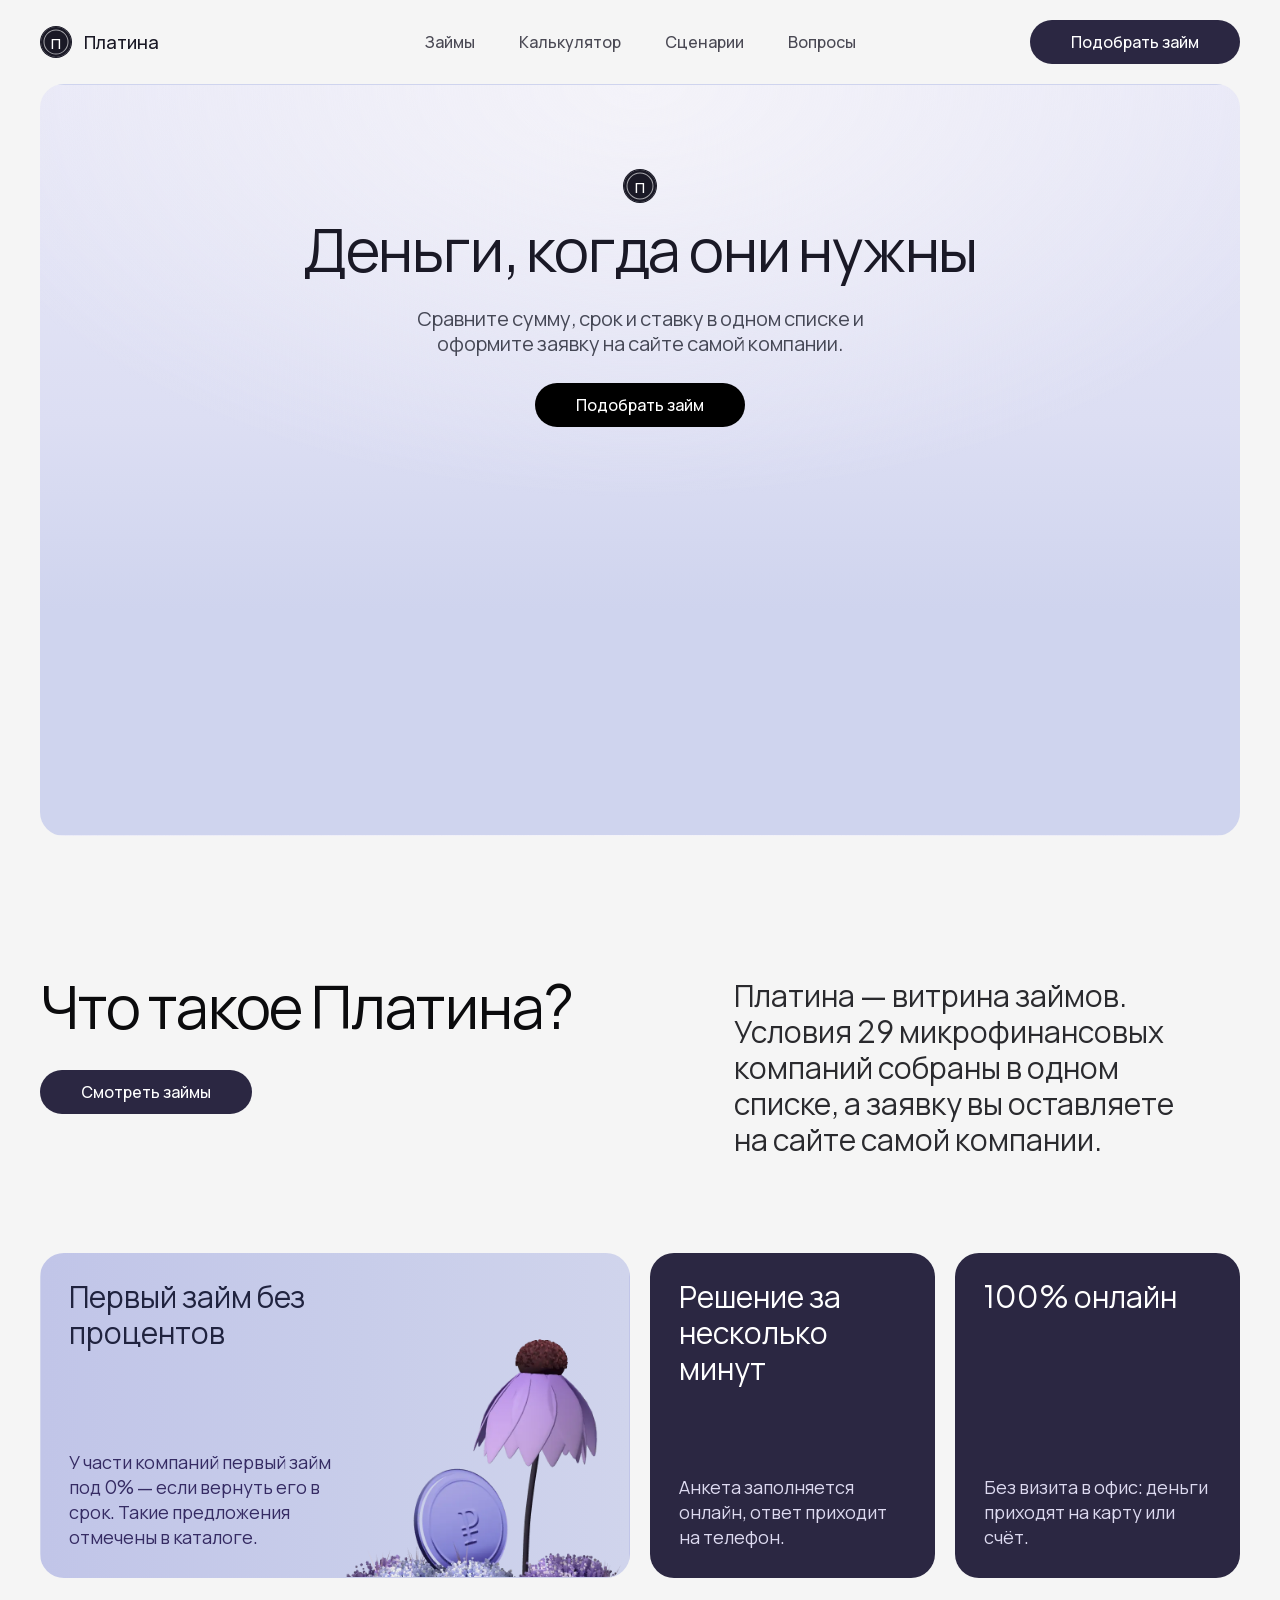
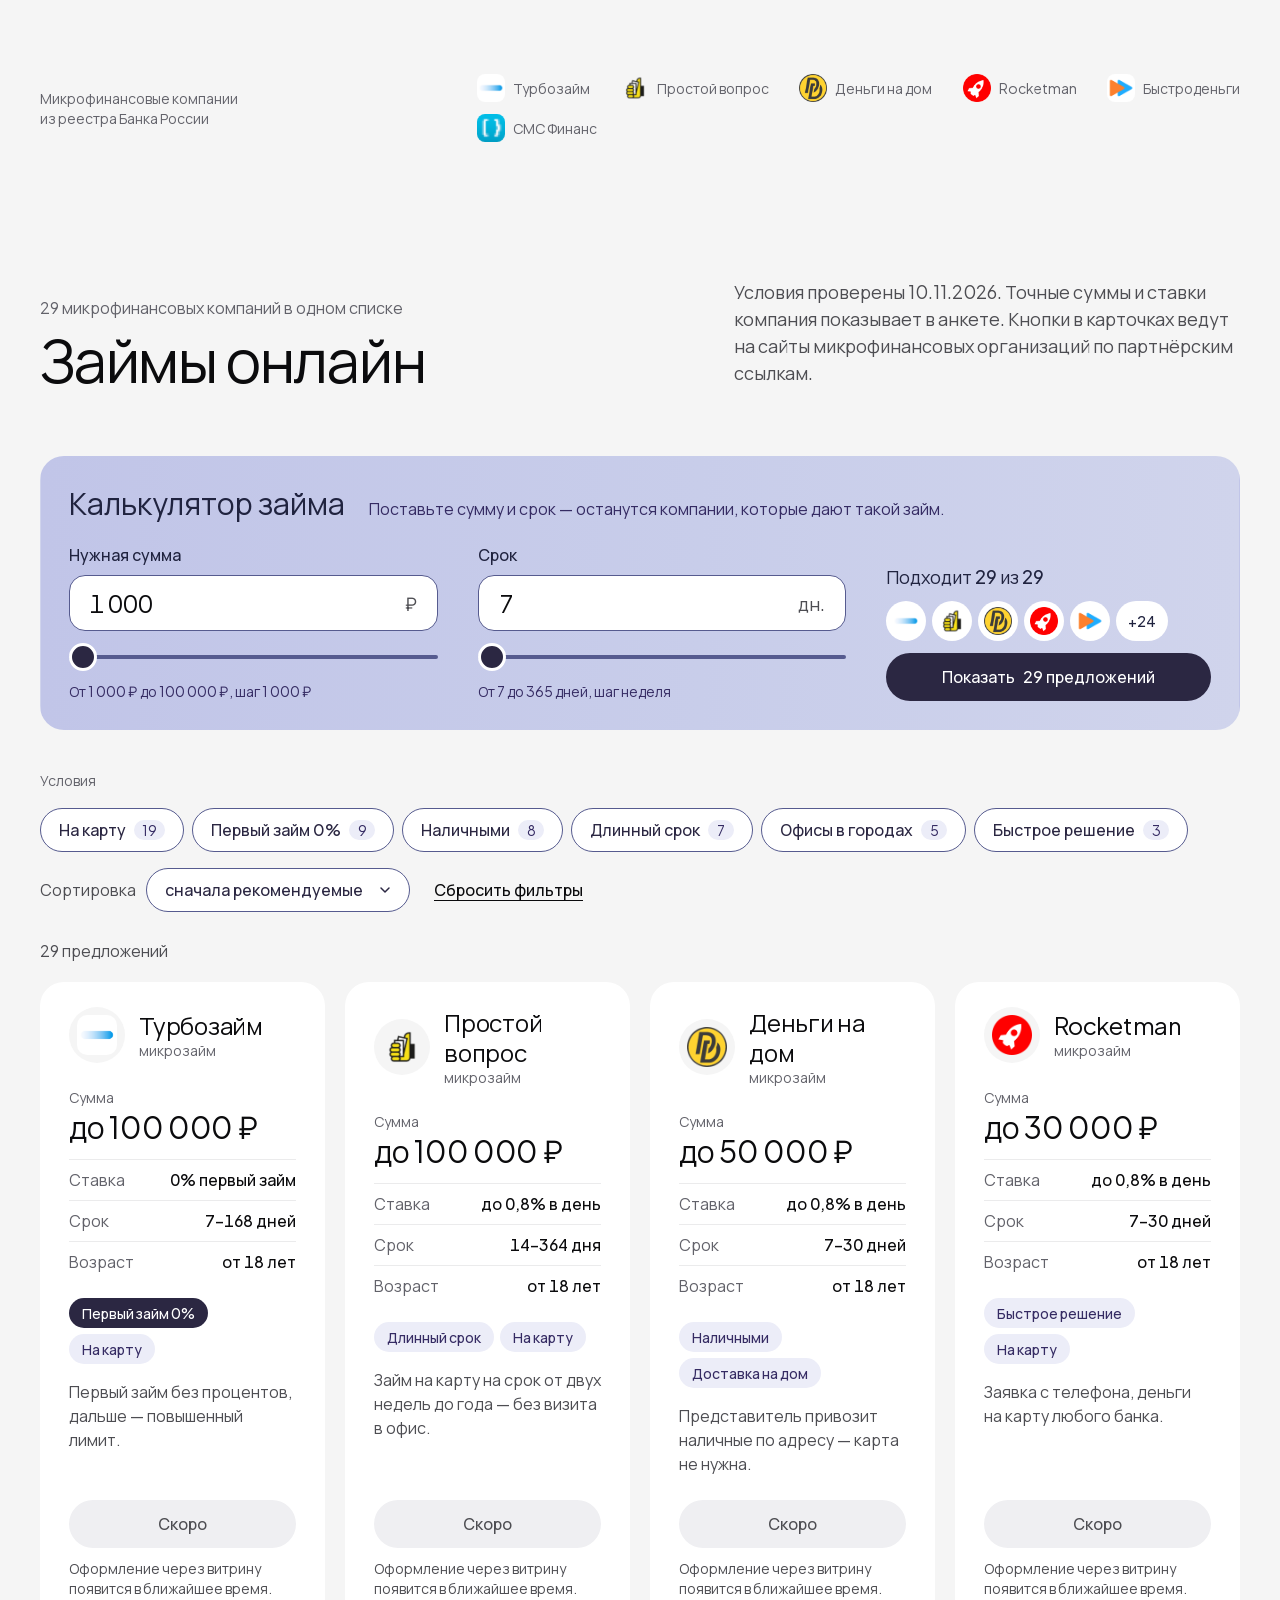
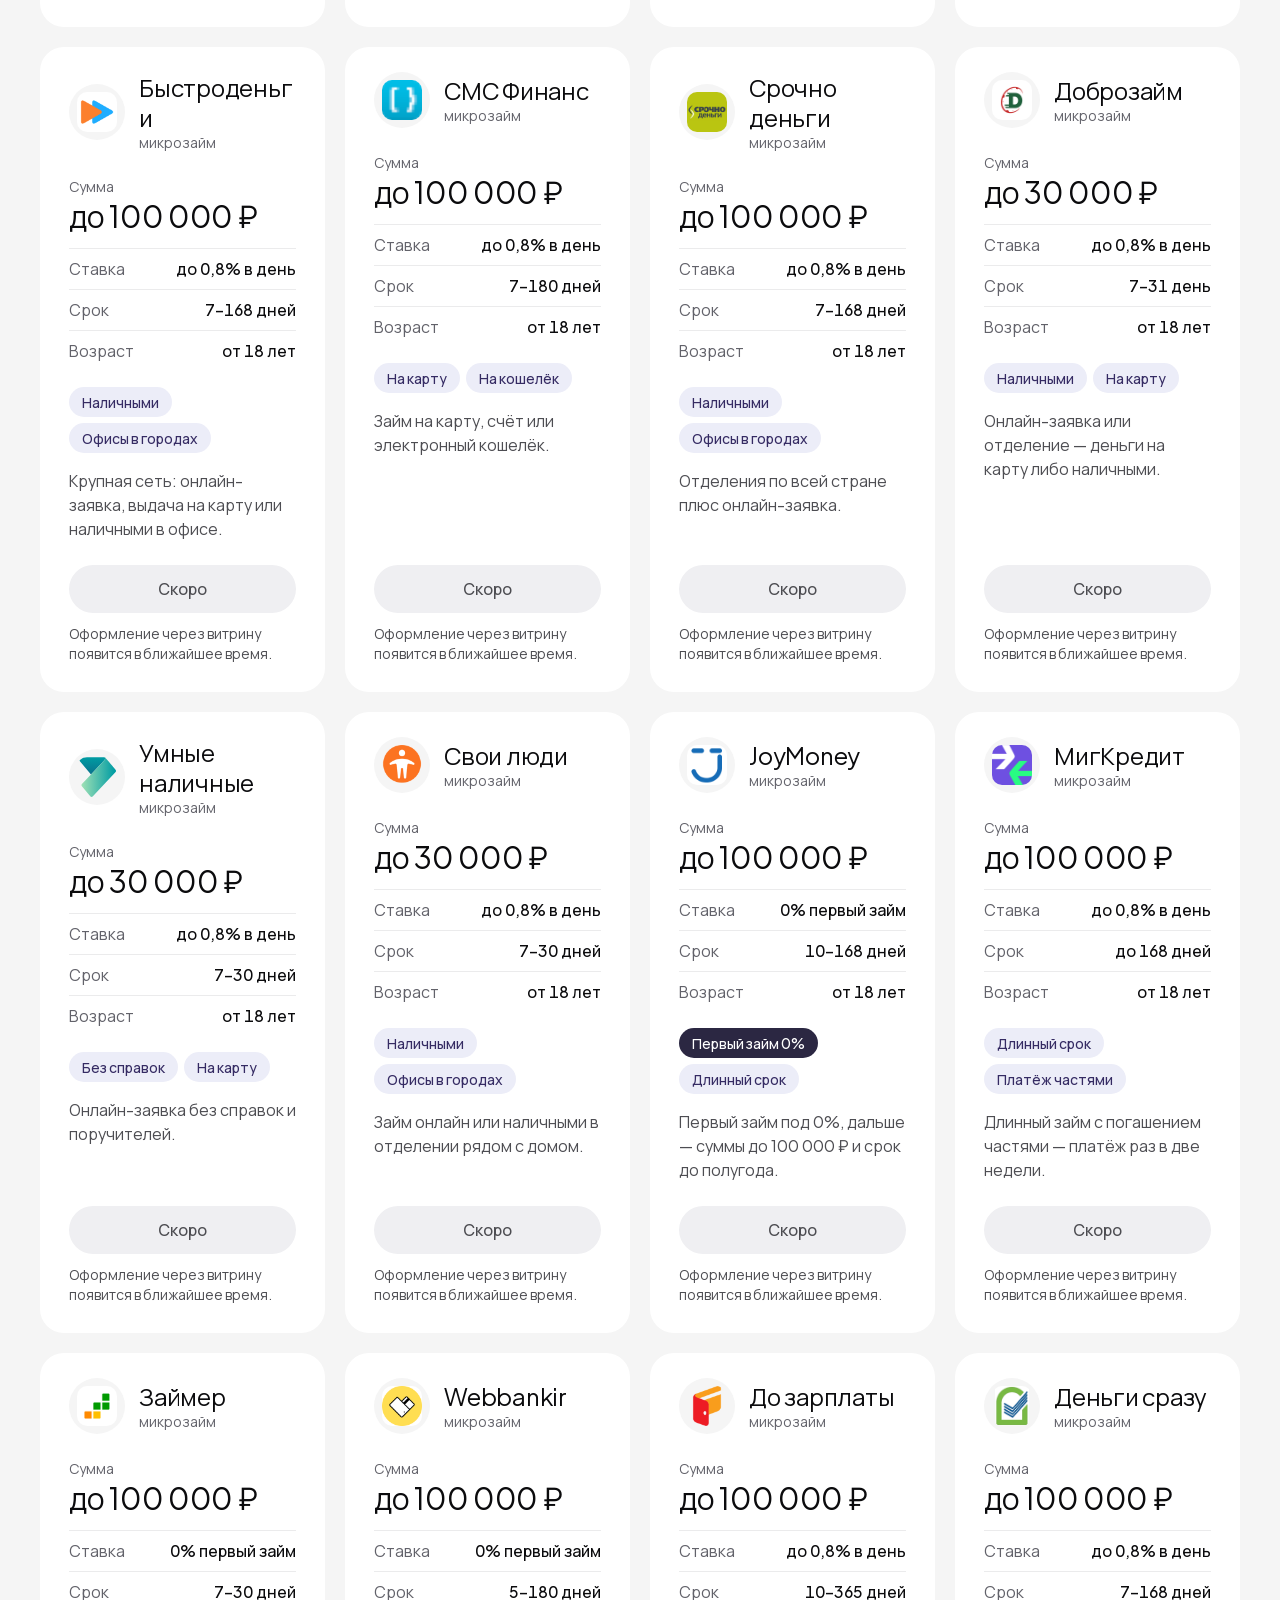
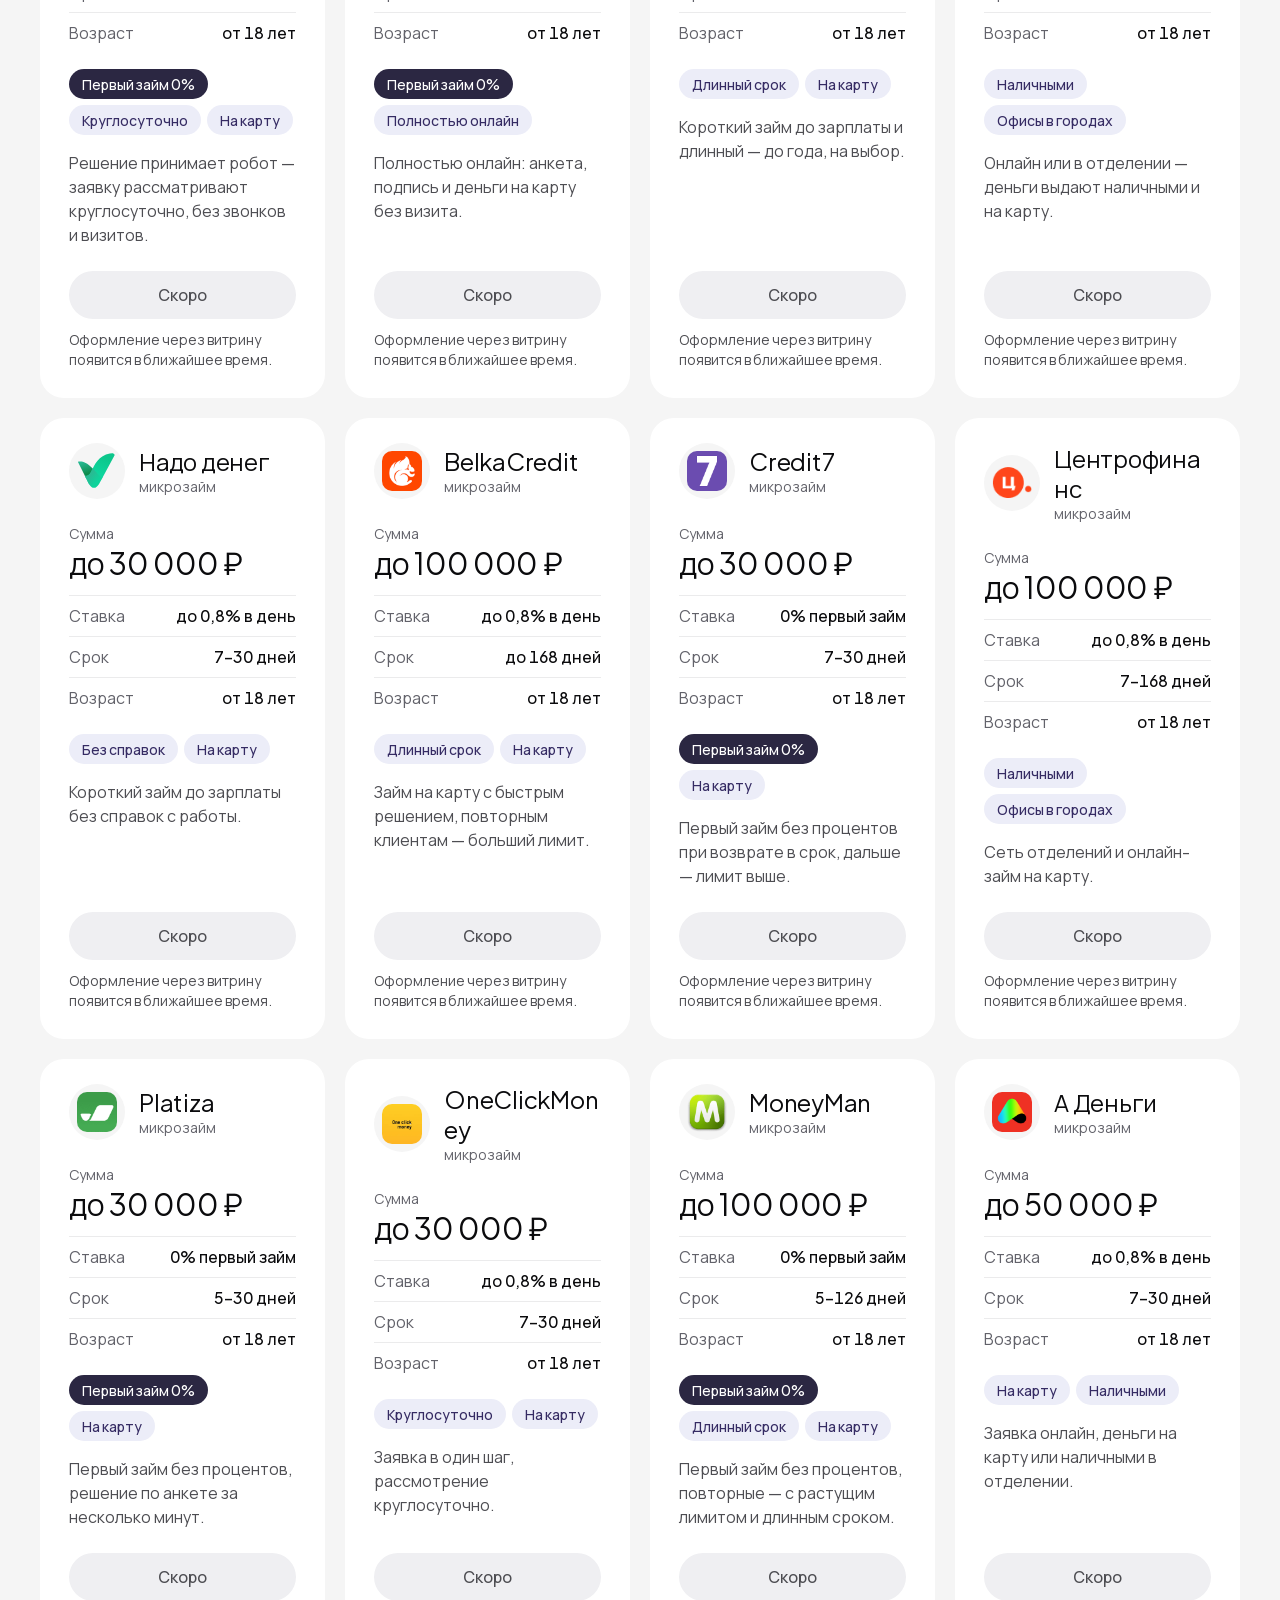
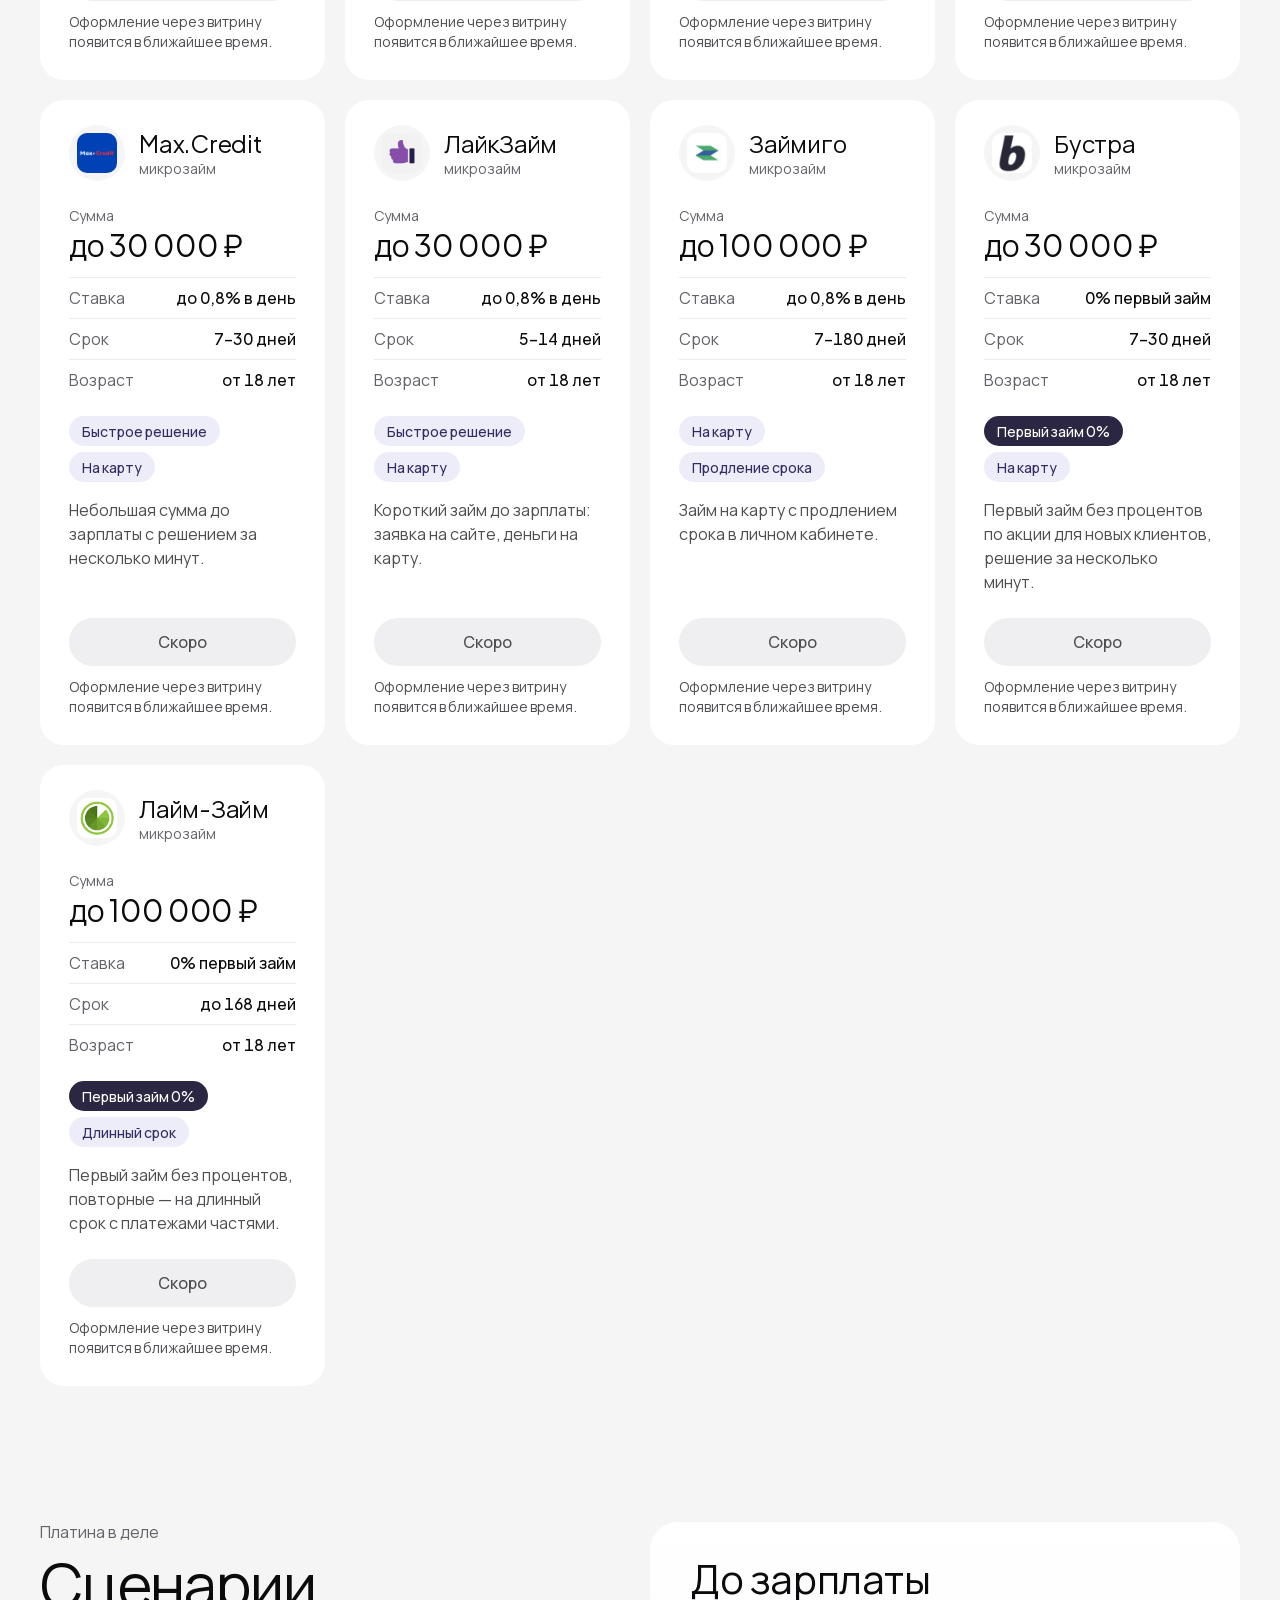
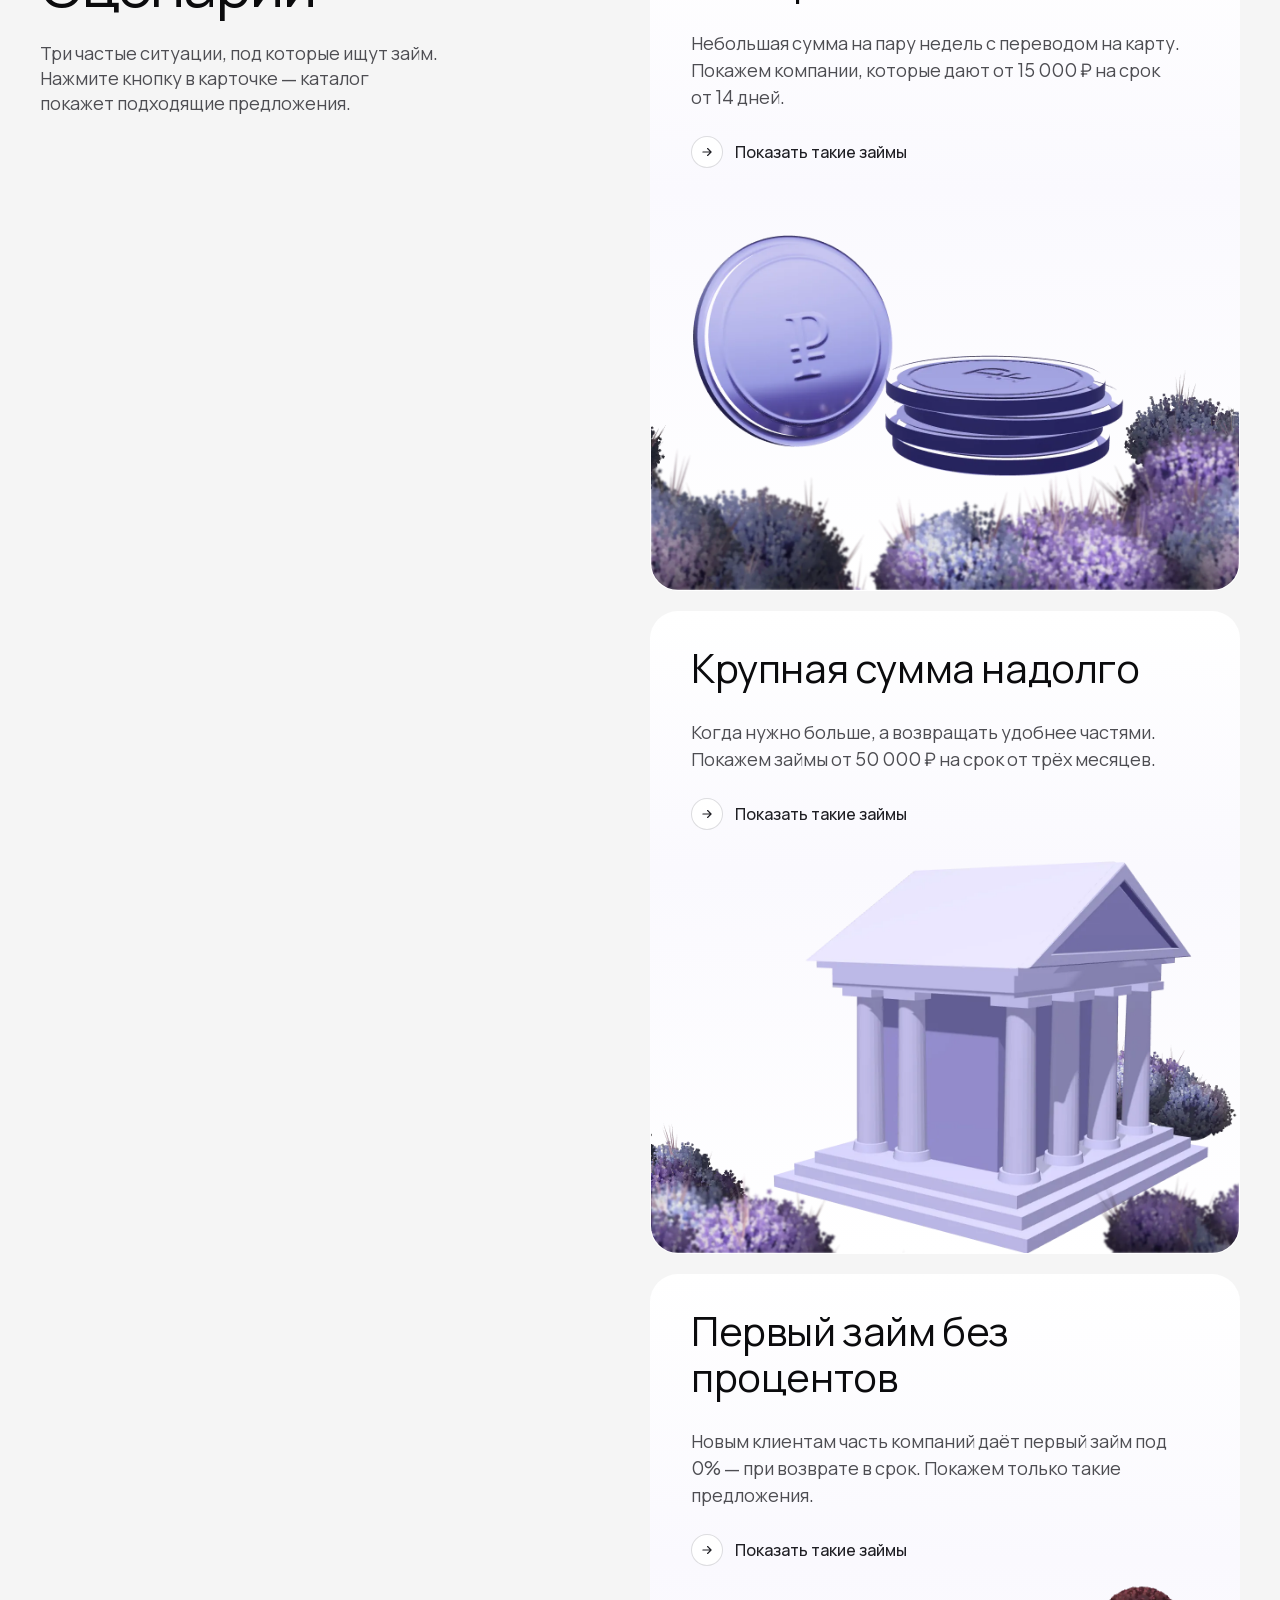
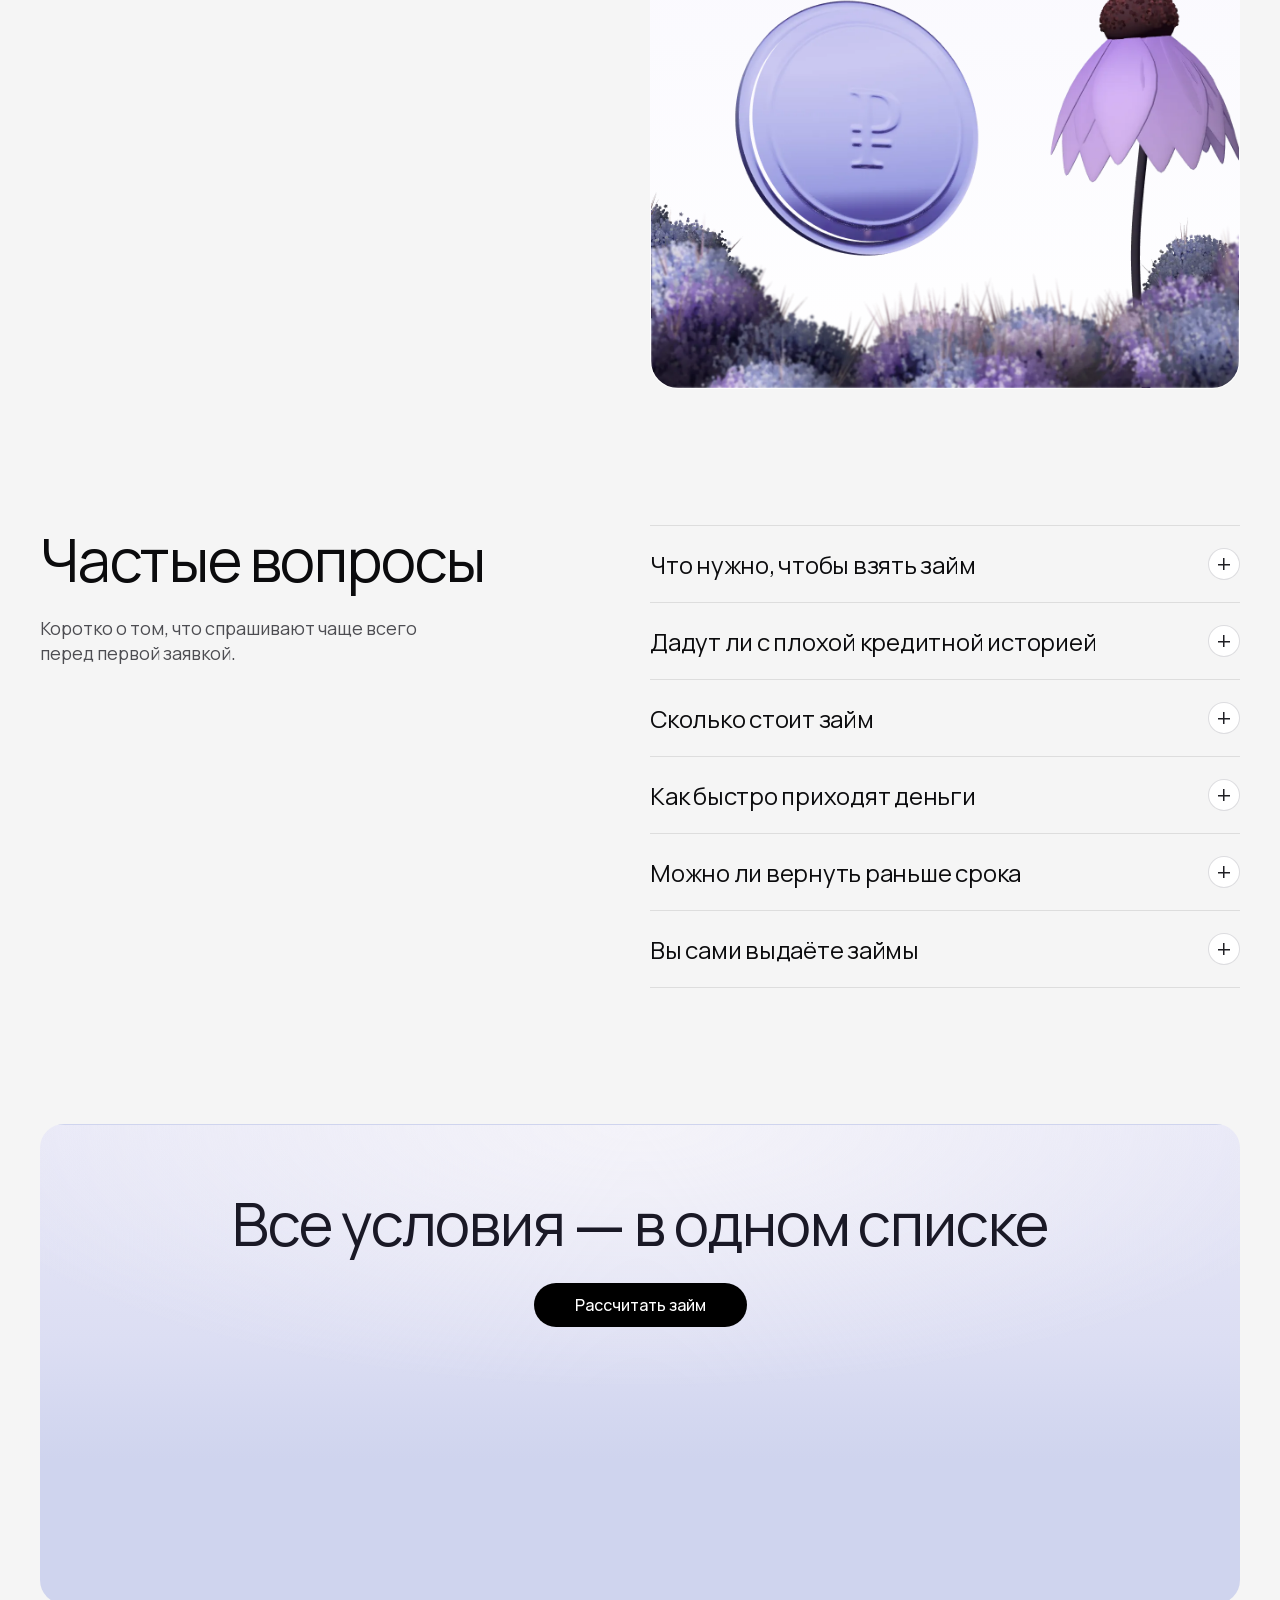
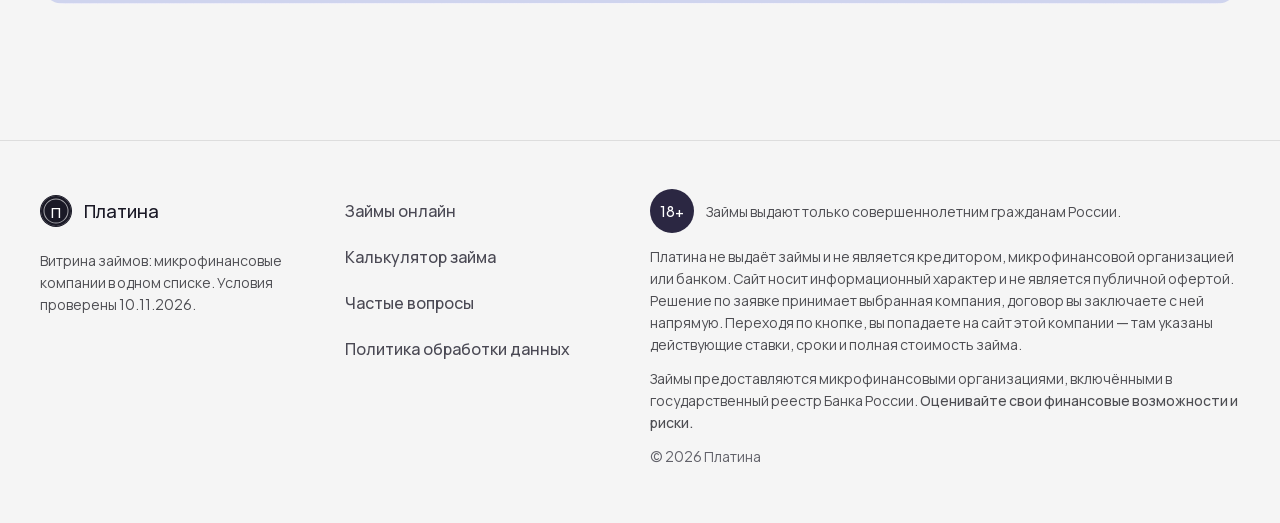
==== index.html @ 29aab4a1 "preview 2026-11-12" ====
<!DOCTYPE html>
<html lang="ru">
<head>
<meta charset="utf-8">
<meta name="robots" content="noindex, nofollow">
<meta name="viewport" content="width=device-width, initial-scale=1">
<title>Платина — займы онлайн: 29 МФО в одном списке</title>
<meta name="description" content="Платина — витрина микрозаймов: 29 микрофинансовых компаний в одном списке, суммы до 100 000 ₽, первый займ под 0% у части МФО. Сравните условия и отправьте заявку на сайте компании.">
<meta name="theme-color" content="#F5F5F5">
<meta name="color-scheme" content="light">
<link rel="icon" href="favicon.svg" type="image/svg+xml">
<link rel="preload" href="fonts/plus-jakarta-sans-latin.woff2" as="font" type="font/woff2" crossorigin>
<link rel="preload" href="fonts/manrope-400-cyrillic.woff2" as="font" type="font/woff2" crossorigin>
<link rel="stylesheet" href="fonts/fonts.css?v=20261112060208">
<link rel="stylesheet" href="css/style.css?v=20261112060208">
<meta property="og:type" content="website">
<meta property="og:title" content="Платина — займы на карту">
<meta property="og:description" content="29 микрофинансовых компаний в одном списке: сравните сумму, срок и ставку и оформите заявку на сайте МФО.">
<meta property="og:image" content="https://daviddavidso.github.io/platina/img/og.jpg">
<meta name="twitter:card" content="summary_large_image">
</head>
<body>

<a class="skip-link" href="#main">Перейти к содержимому</a>

<!-- Иконки интерфейса — Tabler Icons (MIT). -->
<svg width="0" height="0" class="sprite" aria-hidden="true" focusable="false">
  <symbol id="i-arrow" viewBox="0 0 24 24"><path d="M5 12h14M13 6l6 6-6 6"/></symbol>
  <symbol id="i-ext" viewBox="0 0 24 24"><path d="M17 7 7 17M8 7h9v9"/></symbol>
  <symbol id="i-menu" viewBox="0 0 24 24"><path d="M4 7h16M4 12h16M4 17h16"/></symbol>
</svg>

<header class="head">
  <div class="wrap head__in">
    <a class="brand" href="index.html" aria-label="Платина — на главную">
      <span class="coin" aria-hidden="true" data-brand-initial>П</span>
      <span class="brand__word" data-brand>Платина</span>
    </a>

    <nav class="nav" aria-label="Основное меню" data-open="false">
      <button class="nav__toggle" type="button" id="nav-toggle" aria-expanded="false" aria-controls="nav-list">
        <svg class="ico" aria-hidden="true" focusable="false"><use href="#i-menu"/></svg>Меню
      </button>
      <ul class="nav__list" id="nav-list">
        <li><a href="#catalog">Займы</a></li>
        <li><a href="#picker">Калькулятор</a></li>
        <li><a href="#cases">Сценарии</a></li>
        <li><a href="#faq">Вопросы</a></li>
        <li class="nav__cta"><a class="btn" href="#catalog">Подобрать займ</a></li>
      </ul>
    </nav>

    <a class="btn head__cta" href="#catalog">Подобрать займ</a>
  </div>
</header>

<main id="main" tabindex="-1">

  <!-- ═══ первый экран ═══
       Картинка — украшение: alt пустой, мышь проходит сквозь неё. Текст стоит
       в потоке над ней, блок растёт вместе с текстом и картинку не накрывает. -->
  <section class="hero" aria-labelledby="hero-title">
    <div class="wrap">
      <div class="hero__box">
        <div class="hero__text">
          <span class="coin" aria-hidden="true" data-brand-initial>П</span>
          <h1 id="hero-title">Деньги, когда они нужны</h1>
          <p class="hero__sub" data-lead>Сравните сумму, срок и ставку в одном списке и оформите заявку на сайте самой компании.</p>
          <a class="btn btn--black" href="#catalog">Подобрать займ</a>
        </div>
        <picture class="hero__art">
          <source media="(max-width: 767px)" srcset="img/hero-m.webp" width="1170" height="1125">
          <img src="img/hero-1360.webp" srcset="img/hero-1360.webp 1360w, img/hero.webp 2720w" sizes="(min-width: 1440px) 1360px, 100vw"
               alt="" width="1360" height="752" fetchpriority="high" decoding="async">
        </picture>
      </div>
    </div>
  </section>

  <!-- ═══ что это ═══ -->
  <section class="section about" aria-labelledby="about-title">
    <div class="wrap">
      <div class="sec-head" data-reveal>
        <div>
          <h2 id="about-title">Что такое <span data-brand>Платина</span>?</h2>
          <a class="btn" href="#catalog">Смотреть займы</a>
        </div>
        <p class="lead"><span data-brand>Платина</span> — витрина займов. Условия <span data-total>29</span> микрофинансовых компаний собраны в одном списке, а заявку вы оставляете на сайте самой компании.</p>
      </div>

      <ul class="bento" role="list">
        <li class="tile tile--lav" data-reveal>
          <h3>Первый займ без процентов</h3>
          <p>У части компаний первый займ под 0% — если вернуть его в срок. Такие предложения отмечены в каталоге.</p>
          <img class="tile__art" src="img/flower.webp" alt="" width="720" height="700" loading="lazy" decoding="async">
        </li>
        <li class="tile tile--navy" data-reveal>
          <h3>Решение за несколько минут</h3>
          <p>Анкета заполняется онлайн, ответ приходит на телефон.</p>
        </li>
        <li class="tile tile--navy" data-reveal>
          <h3>100% онлайн</h3>
          <p>Без визита в офис: деньги приходят на карту или счёт.</p>
        </li>
      </ul>
    </div>
  </section>

  <!-- ═══ компании ═══
       Список статичный и без ссылок: те же компании есть в каталоге ниже. -->
  <div class="partners" id="partners" hidden>
    <div class="wrap partners__in" data-reveal>
      <p class="partners__cap" id="partners-cap">Микрофинансовые компании из реестра Банка России</p>
      <ul class="partners__list" id="partners-list" role="list" aria-labelledby="partners-cap"></ul>
    </div>
  </div>

  <!-- ═══ каталог ═══ -->
  <section class="section catalog" id="catalog" tabindex="-1" aria-labelledby="catalog-title">
    <div class="wrap">
      <div class="sec-head sec-head--end" data-reveal>
        <div>
          <p class="eyebrow" data-tagline>29 микрофинансовых компаний в одном списке</p>
          <h2 id="catalog-title" tabindex="-1">Займы онлайн</h2>
        </div>
        <p class="sec-note">Условия проверены <span data-updated>10.11.2026</span>. Точные суммы и ставки компания показывает в анкете. Кнопки в карточках ведут на сайты микрофинансовых организаций по партнёрским ссылкам.</p>
      </div>

      <!-- Калькулятор: ползунки и парные поля, число подходящих компаний. -->
      <form class="picker" id="picker" tabindex="-1" novalidate aria-labelledby="picker-title" data-reveal>
        <div class="picker__head">
          <h3 class="picker__title" id="picker-title">Калькулятор займа</h3>
          <p class="picker__note">Поставьте сумму и срок — останутся компании, которые дают такой займ.</p>
        </div>

        <div class="picker__grid">
          <div class="range" role="group" aria-labelledby="sum-label">
            <span class="range__label" id="sum-label">Нужная сумма</span>
            <span class="range__box">
              <label class="vh" for="f-sum-num">Сумма в рублях</label>
              <input class="range__num" type="text" id="f-sum-num" inputmode="numeric"
                     autocomplete="off" value="1 000" aria-describedby="sum-hint">
              <span class="range__cur" aria-hidden="true">₽</span>
            </span>
            <input class="range__input" type="range" id="f-sum" name="sum"
                   min="1000" max="100000" step="1000" value="1000"
                   aria-label="Сумма — ползунок" aria-describedby="sum-hint">
            <p class="range__ends" id="sum-hint">От 1 000 ₽ до 100 000 ₽, шаг 1 000 ₽</p>
          </div>

          <div class="range" role="group" aria-labelledby="term-label">
            <span class="range__label" id="term-label">Срок</span>
            <span class="range__box">
              <label class="vh" for="f-term-num">Срок в днях</label>
              <input class="range__num" type="text" id="f-term-num" inputmode="numeric"
                     autocomplete="off" value="7" aria-describedby="term-hint">
              <span class="range__cur" aria-hidden="true">дн.</span>
            </span>
            <input class="range__input" type="range" id="f-term" name="term"
                   min="7" max="365" step="7" value="7"
                   aria-label="Срок — ползунок" aria-describedby="term-hint">
            <p class="range__ends" id="term-hint">От 7 до 365 дней, шаг неделя</p>
          </div>

          <div class="picker__out">
            <p class="picker__result">Подходит <b id="pick-count">29</b> из <b data-total>29</b></p>
            <ul class="picker__logos" id="pick-logos" role="list" aria-hidden="true"></ul>
            <button class="btn picker__go" type="button" id="pick-go">
              Показать <span data-pick-n>29 предложений</span>
            </button>
          </div>
        </div>
      </form>

      <div class="filters">
        <fieldset class="filters__chips" id="f-chips">
          <legend>Условия</legend>
        </fieldset>
        <div class="filters__tools">
          <span class="filters__sort">
            <label for="f-sort">Сортировка</label>
            <select id="f-sort" name="sort">
              <option value="order">сначала рекомендуемые</option>
              <option value="sum">по сумме</option>
              <option value="term">по сроку</option>
              <option value="zero">сначала 0%</option>
              <option value="name">по названию</option>
            </select>
          </span>
          <button class="linkbtn" type="button" id="f-reset">Сбросить фильтры</button>
        </div>
      </div>

      <p class="catalog__count" id="catalog-count" role="status" aria-atomic="true">29 предложений</p>

      <ul class="cards" id="cards" role="list"></ul>

      <div class="empty" id="catalog-empty" hidden>
        <p>Под такие условия ничего не нашлось. Уменьшите сумму или срок — либо сбросьте фильтры.</p>
        <button class="btn" type="button" data-reset>Сбросить фильтры</button>
      </div>
    </div>
  </section>

  <!-- ═══ сценарии ═══
       Кнопка в карточке ставит калькулятор и фильтры каталога, прокручивает
       к нему и переносит фокус на заголовок; итог объявляется строкой статуса. -->
  <section class="section cases" id="cases" tabindex="-1" aria-labelledby="cases-title">
    <div class="wrap cases__in">
      <div class="cases__aside" data-reveal>
        <p class="eyebrow"><span data-brand>Платина</span> в деле</p>
        <h2 id="cases-title">Сценарии</h2>
        <p class="text">Три частые ситуации, под которые ищут займ. Нажмите кнопку в карточке — каталог покажет подходящие предложения.</p>
      </div>

      <ul class="cases__list" role="list">
        <li class="case" data-reveal>
          <div class="case__body">
            <h3>До зарплаты</h3>
            <p>Небольшая сумма на пару недель с переводом на карту. Покажем компании, которые дают от 15 000 ₽ на срок от 14 дней.</p>
            <button class="more" type="button" data-case="payday"><span class="more__ico" aria-hidden="true"><svg class="ico" focusable="false"><use href="#i-arrow"/></svg></span><span>Показать такие займы<span class="vh">: до зарплаты</span></span></button>
          </div>
          <img class="case__art" src="img/stack.webp" alt="" width="1340" height="940" loading="lazy" decoding="async">
        </li>
        <li class="case" data-reveal>
          <div class="case__body">
            <h3>Крупная сумма надолго</h3>
            <p>Когда нужно больше, а возвращать удобнее частями. Покажем займы от 50 000 ₽ на срок от трёх месяцев.</p>
            <button class="more" type="button" data-case="big"><span class="more__ico" aria-hidden="true"><svg class="ico" focusable="false"><use href="#i-arrow"/></svg></span><span>Показать такие займы<span class="vh">: крупная сумма надолго</span></span></button>
          </div>
          <img class="case__art" src="img/bank.webp" alt="" width="1340" height="940" loading="lazy" decoding="async">
        </li>
        <li class="case" data-reveal>
          <div class="case__body">
            <h3>Первый займ без процентов</h3>
            <p>Новым клиентам часть компаний даёт первый займ под 0% — при возврате в срок. Покажем только такие предложения.</p>
            <button class="more" type="button" data-case="zero"><span class="more__ico" aria-hidden="true"><svg class="ico" focusable="false"><use href="#i-arrow"/></svg></span><span>Показать такие займы<span class="vh">: первый займ без процентов</span></span></button>
          </div>
          <img class="case__art" src="img/zero.webp" alt="" width="1340" height="940" loading="lazy" decoding="async">
        </li>
      </ul>
    </div>
  </section>

  <!-- ═══ вопросы ═══ -->
  <section class="section faq" id="faq" tabindex="-1" aria-labelledby="faq-title">
    <div class="wrap faq__in">
      <div class="faq__aside" data-reveal>
        <h2 id="faq-title">Частые вопросы</h2>
        <p class="text">Коротко о том, что спрашивают чаще всего перед первой заявкой.</p>
      </div>

      <ul class="faq__list" role="list" data-reveal>
        <li class="faq__item">
          <h3><button class="faq__q" type="button" id="q1" aria-expanded="false" aria-controls="a1">Что нужно, чтобы взять займ</button></h3>
          <div class="faq__a" id="a1" role="region" aria-labelledby="q1" hidden>
            <p>Паспорт гражданина РФ, возраст от 18 лет, номер телефона и карта или счёт
               для перевода. Справка о доходах в большинстве компаний не нужна.</p>
          </div>
        </li>
        <li class="faq__item">
          <h3><button class="faq__q" type="button" id="q2" aria-expanded="false" aria-controls="a2">Дадут ли с плохой кредитной историей</button></h3>
          <div class="faq__a" id="a2" role="region" aria-labelledby="q2" hidden>
            <p>Часть компаний смотрит на историю мягче банков и оценивает заявку автоматически.
               Гарантий не даёт никто: решение принимает сама микрофинансовая организация.</p>
          </div>
        </li>
        <li class="faq__item">
          <h3><button class="faq__q" type="button" id="q3" aria-expanded="false" aria-controls="a3">Сколько стоит займ</button></h3>
          <div class="faq__a" id="a3" role="region" aria-labelledby="q3" hidden>
            <p>По закону ставка не может превышать 0,8% в день, а переплата ограничена.
               Точную сумму возврата компания показывает в договоре до подписания —
               прочитайте её перед тем, как соглашаться.</p>
          </div>
        </li>
        <li class="faq__item">
          <h3><button class="faq__q" type="button" id="q4" aria-expanded="false" aria-controls="a4">Как быстро приходят деньги</button></h3>
          <div class="faq__a" id="a4" role="region" aria-labelledby="q4" hidden>
            <p>Решение по анкете обычно занимает несколько минут. Перевод на карту приходит
               вскоре после одобрения, на счёт или кошелёк — чуть дольше.</p>
          </div>
        </li>
        <li class="faq__item">
          <h3><button class="faq__q" type="button" id="q5" aria-expanded="false" aria-controls="a5">Можно ли вернуть раньше срока</button></h3>
          <div class="faq__a" id="a5" role="region" aria-labelledby="q5" hidden>
            <p>Да. Досрочное погашение разрешено законом, штрафа за него нет:
               проценты начисляются только за те дни, что вы пользовались деньгами.</p>
          </div>
        </li>
        <li class="faq__item">
          <h3><button class="faq__q" type="button" id="q6" aria-expanded="false" aria-controls="a6">Вы сами выдаёте займы</button></h3>
          <div class="faq__a" id="a6" role="region" aria-labelledby="q6" hidden>
            <p>Нет. <span data-brand>Платина</span> — информационный сервис: мы собираем условия в одном месте,
               а договор вы заключаете напрямую с выбранной компанией на её сайте.</p>
          </div>
        </li>
      </ul>
    </div>
  </section>

  <!-- ═══ финальный призыв ═══ -->
  <section class="section cta" aria-labelledby="cta-title">
    <div class="wrap">
      <div class="cta__box" data-reveal>
        <div class="cta__text">
          <h2 id="cta-title">Все условия — в одном списке</h2>
          <a class="btn btn--black" href="#picker">Рассчитать займ</a>
        </div>
        <picture class="cta__art">
          <source media="(max-width: 767px)" srcset="img/hero-m.webp" width="1170" height="1125">
          <img src="img/hero-1360.webp" alt="" width="1360" height="752" loading="lazy" decoding="async">
        </picture>
      </div>
    </div>
  </section>

</main>

<footer class="foot">
  <div class="wrap foot__in">
    <div class="foot__brand">
      <a class="brand" href="index.html" aria-label="Платина — на главную">
        <span class="coin" aria-hidden="true" data-brand-initial>П</span>
        <span class="brand__word" data-brand>Платина</span>
      </a>
      <p>Витрина займов: микрофинансовые компании в одном списке. Условия проверены <span data-updated>10.11.2026</span>.</p>
      <!-- Владелец и контакты: js/app.js рисует блок из SITE.owner / telegram / vk / whatsapp / email (правятся в панели). -->
      <div class="foot__owner" id="owner" hidden></div>
    </div>

    <nav class="foot__nav" aria-label="Ссылки в подвале">
      <ul role="list">
        <li><a href="#catalog">Займы онлайн</a></li>
        <li><a href="#picker">Калькулятор займа</a></li>
        <li><a href="#faq">Частые вопросы</a></li>
        <li><a href="privacy.html">Политика обработки данных</a></li>
      </ul>
    </nav>

    <div class="foot__legal">
      <h2 class="vh">Правовая информация</h2>
      <p class="foot__age"><span class="foot__age-mark">18+</span> Займы выдают только совершеннолетним гражданам России.</p>
      <p><span data-brand>Платина</span> не выдаёт займы и не является кредитором, микрофинансовой
         организацией или банком. Сайт носит информационный характер и не является
         публичной офертой. Решение по заявке принимает выбранная компания, договор
         вы заключаете с ней напрямую. Переходя по кнопке, вы попадаете на сайт этой
         компании — там указаны действующие ставки, сроки и полная стоимость займа.</p>
      <p>Займы предоставляются микрофинансовыми организациями, включёнными в
         государственный реестр Банка России. <b>Оценивайте свои финансовые возможности и риски.</b></p>
      <p class="foot__copy">© <span id="year">2026</span> <span data-brand>Платина</span></p>
    </div>
  </div>
</footer>

<script>if(typeof OFFERS==="undefined"){document.write('<script src="data.js?t='+Date.now()+'"><\/script>');}</script>
<script src="js/app.js?v=20261112060208"></script>
</body>
</html>
---- fonts/fonts.css ----
/* Шрифты «Платины», лежат на своём хостинге.
   Plus Jakarta Sans (латиница и цифры, вариативный 200–800) — шрифт референса;
   русских букв в нём нет, поэтому кириллицу рисует Manrope. */

@font-face { font-family: "Plus Jakarta Sans"; font-style: normal; font-weight: 200 800; font-display: swap;
  src: url("plus-jakarta-sans-latin.woff2") format("woff2");
  unicode-range: U+0000-00FF, U+0131, U+0152-0153, U+02BB-02BC, U+02C6, U+02DA, U+02DC, U+0304, U+0308, U+0329, U+2000-206F, U+20AC, U+2122, U+2191, U+2193, U+2212, U+2215, U+FEFF, U+FFFD; }
@font-face { font-family: "Plus Jakarta Sans"; font-style: normal; font-weight: 200 800; font-display: swap;
  src: url("plus-jakarta-sans-latin-ext.woff2") format("woff2");
  unicode-range: U+0100-02BA, U+02BD-02C5, U+02C7-02CC, U+02CE-02D7, U+02DD-02FF, U+1D00-1DBF, U+1E00-1E9F, U+1EF2-1EFF, U+2020, U+20A0-20AB, U+20AD-20C4, U+2113, U+2C60-2C7F, U+A720-A7FF; }

@font-face { font-family: "Manrope"; font-style: normal; font-weight: 400; font-display: swap;
  src: url("manrope-400-cyrillic.woff2") format("woff2");
  unicode-range: U+0301, U+0400-045F, U+0490-0491, U+04B0-04B1, U+2116; }
@font-face { font-family: "Manrope"; font-style: normal; font-weight: 400; font-display: swap;
  src: url("manrope-400-latin.woff2") format("woff2");
  unicode-range: U+0000-00FF, U+0131, U+0152-0153, U+02BB-02BC, U+02C6, U+02DA, U+02DC, U+0304, U+0308, U+0329, U+2000-206F, U+20AC, U+2122, U+2191, U+2193, U+2212, U+2215, U+FEFF, U+FFFD; }
@font-face { font-family: "Manrope"; font-style: normal; font-weight: 500; font-display: swap;
  src: url("manrope-500-cyrillic.woff2") format("woff2");
  unicode-range: U+0301, U+0400-045F, U+0490-0491, U+04B0-04B1, U+2116; }
@font-face { font-family: "Manrope"; font-style: normal; font-weight: 500; font-display: swap;
  src: url("manrope-500-latin.woff2") format("woff2");
  unicode-range: U+0000-00FF, U+0131, U+0152-0153, U+02BB-02BC, U+02C6, U+02DA, U+02DC, U+0304, U+0308, U+0329, U+2000-206F, U+20AC, U+2122, U+2191, U+2193, U+2212, U+2215, U+FEFF, U+FFFD; }
---- css/style.css ----
/* ═══════════════════════════════════════════════════════════════════════
   «ПЛАТИНА» — витрина займов. Стиль снят с референса клиента
   (макет BloomFi, «лавандовый 3D-финтех»): см. ~/platina-style-prompt.md.
   Макет 1440 px, контент 1360 px, сетка 4 × 325 px с зазором 20 px.
   Теней и обводок у блоков нет; прозрачные рамки нужны только режиму
   высокой контрастности Windows — там они становятся видимыми.
   ═══════════════════════════════════════════════════════════════════════ */

:root {
  --bg: #F5F5F5;
  --surface: #FFFFFF;
  --navy: #2B2742;
  --navy-hover: #3A3557;
  --black: #000000;

  --ink-hero: #1A1926;
  --ink: #0B0B0D;
  --ink-lead: #2A2A2E;
  --ink-body: #4D4D52;
  --ink-hero-sub: #454755;
  --ink-nav: #4A4954;
  --ink-muted: #62626A;        /* подписи: 5,5:1 на фоне страницы, 6:1 на белом */
  --on-lav-title: #20233F;
  --on-lav-body: #352B63;
  --on-navy-body: #DDDAF0;

  --border: #565B8F;           /* рамки полей и плашек: ≥3:1 к белому, фону и лаванде */
  --line: rgba(11, 11, 13, .10);
  --ring: #5B339F;

  --lav: linear-gradient(90deg, #C1C5E8 0%, #C8CDEA 55%, #D0D4EC 100%);
  --sky: radial-gradient(60% 55% at 50% 0%, #F4F3F9 0%, rgba(244, 243, 249, 0) 100%),
         linear-gradient(180deg, #E8E8F7 0%, #DCDEF3 45%, #CFD4EE 70%);

  --pad: 40px;
  --gap: 20px;
  --r: 24px;
  --sec: 136px;
  --font: "Plus Jakarta Sans", "Manrope", system-ui, -apple-system, "Segoe UI", Roboto, sans-serif;
}

*, *::before, *::after { box-sizing: border-box; }
html { -webkit-text-size-adjust: 100%; scroll-behavior: smooth; }
body {
  margin: 0; background: var(--bg); color: var(--ink-body);
  font: 400 18px/25px var(--font); font-synthesis: none;
  overflow-wrap: break-word; -webkit-font-smoothing: antialiased;
}
[hidden] { display: none !important; }
img, svg { display: block; }
img { max-width: 100%; height: auto; }
h1, h2, h3, p, ul, ol, dl, dd, fieldset { margin: 0; }
ul[role="list"] { list-style: none; padding: 0; }
b, strong { font-weight: 500; }
a { color: inherit; }
button, input, select { font-family: inherit; }

.vh { position: absolute; width: 1px; height: 1px; margin: -1px; padding: 0; overflow: hidden; clip: rect(0 0 0 0); clip-path: inset(50%); white-space: nowrap; border: 0; }
.sprite { position: absolute; }
.ico { width: 18px; height: 18px; fill: none; stroke: currentColor; stroke-width: 1.8; stroke-linecap: round; stroke-linejoin: round; flex: none; }
.wrap { max-width: 1440px; margin-inline: auto; padding-inline: var(--pad); }

.skip-link { position: absolute; left: 16px; top: -120px; z-index: 100; padding: 12px 24px; border-radius: 999px; background: var(--navy); color: #fff; font: 500 16px/20px var(--font); text-decoration: none; }
.skip-link:focus { top: 12px; }

:focus-visible { outline: 2px solid var(--ring); outline-offset: 2px; }
[tabindex="-1"]:focus { outline: none; }
.tile--navy :focus-visible { outline-color: #C8CDEA; }
.tile--lav :focus-visible, .picker :focus-visible { outline-color: var(--navy); }
/* над небом и кустами — двойное кольцо: белое видно на тёмном, тёмное на светлом */
.hero .btn:focus-visible, .cta .btn:focus-visible { outline: 2px solid #fff; outline-offset: 2px; box-shadow: 0 0 0 6px var(--ink-hero); }

h2 { font: 400 60px/66px var(--font); letter-spacing: -.02em; color: var(--ink); }

/* ── кнопки ─────────────────────────────────────────────────────────── */
.btn {
  display: inline-flex; align-items: center; justify-content: center; gap: 8px;
  min-height: 44px; padding: 10px 40px; border: 1px solid transparent; border-radius: 999px;
  background: var(--navy); color: #fff; font: 500 16px/20px var(--font);
  text-align: center; text-decoration: none; cursor: pointer; transition: background-color .2s;
}
.btn:hover { background: var(--navy-hover); }
.btn--black { background: var(--black); }
.btn--black:hover { background: var(--ink-hero); }
.btn--wide { width: 100%; min-height: 48px; padding-inline: 20px; }
.linkbtn {
  min-height: 44px; padding: 10px 4px; border: 0; background: none; cursor: pointer;
  font: 500 16px/20px var(--font); color: var(--ink); text-decoration: underline; text-underline-offset: 4px;
}
.linkbtn:hover { text-decoration-thickness: 2px; }

/* ── шапка ──────────────────────────────────────────────────────────── */
.head { position: relative; z-index: 30; background: var(--bg); }
.head__in { position: relative; display: grid; grid-template-columns: 1fr auto 1fr; align-items: center; min-height: 84px; }
.brand { justify-self: start; display: inline-flex; align-items: center; gap: 12px; min-height: 44px; color: var(--ink-hero); text-decoration: none; }
/* знак — монета с первой буквой названия: буква меняется вместе с названием в панели */
.coin {
  flex: none; display: grid; place-items: center; width: 32px; height: 32px; border-radius: 50%;
  background: var(--ink-hero); color: #fff; font: 500 15px/1 var(--font);
  box-shadow: inset 0 0 0 2.5px var(--ink-hero), inset 0 0 0 3.5px rgba(255, 255, 255, .6);
  border: 1px solid transparent;
}
.brand__word { font: 500 18px/22px var(--font); }
.nav__list { display: flex; align-items: center; gap: 44px; margin: 0; padding: 0; list-style: none; }
.nav__list a:not(.btn) { display: inline-block; padding: 12px 0; font: 500 16px/20px var(--font); color: var(--ink-nav); text-decoration: none; }
.nav__list a:not(.btn):hover { color: var(--ink); text-decoration: underline; text-underline-offset: 6px; }
.nav__toggle, .nav__cta { display: none; }
.head__cta { justify-self: end; }

/* ── первый экран ───────────────────────────────────────────────────── */
.hero .wrap, .cta .wrap { container-type: inline-size; }
.hero__box {
  position: relative; display: grid; grid-template-rows: auto minmax(24.5vw, 1fr); min-height: 752px;
  border: 1px solid transparent; border-radius: var(--r); overflow: hidden; background: var(--sky);
}
@supports (width: 1cqw) { .hero__box { grid-template-rows: auto minmax(24.5cqw, 1fr); } }
.hero__text { position: relative; z-index: 1; display: flex; flex-direction: column; align-items: center; padding: 84px 24px 0; text-align: center; }
.hero__text .coin { width: 34px; height: 34px; margin-bottom: 12px; }
.hero h1 { font: 400 60px/66px var(--font); letter-spacing: -.02em; color: var(--ink-hero); }
.hero__sub { max-width: 450px; margin-top: 24px; font: 400 20px/25px var(--font); color: var(--ink-hero-sub); }
.hero .btn { margin-top: 28px; }
.hero__art, .cta__art { position: absolute; left: 0; right: 0; bottom: 0; display: block; pointer-events: none; }
.hero__art img, .cta__art img { width: 100%; height: auto; }

/* ── секции ─────────────────────────────────────────────────────────── */
.section { padding-top: var(--sec); }
.sec-head { display: grid; grid-template-columns: minmax(0, 1fr) 506px; column-gap: var(--gap); align-items: start; }
.sec-head .btn { margin-top: 32px; }
.lead { max-width: 460px; padding-top: 5px; font: 400 30px/36px var(--font); color: var(--ink-lead); }
.eyebrow { margin-bottom: 8px; font: 400 16px/20px var(--font); color: var(--ink-muted); }
.text { font: 400 18px/25px var(--font); color: var(--ink-body); }
.sec-head--end { align-items: end; }
.sec-note { max-width: 506px; padding-bottom: 6px; font: 400 18px/27px var(--font); color: var(--ink-body); }

/* три плитки: широкая лавандовая и две тёмные */
.bento { display: grid; grid-template-columns: repeat(4, minmax(0, 1fr)); gap: var(--gap); margin-top: 96px; }
.tile {
  position: relative; display: flex; flex-direction: column; justify-content: space-between; gap: 32px;
  min-height: 325px; padding: 24px 28px 28px; border: 1px solid transparent; border-radius: var(--r); overflow: hidden;
}
.tile h3 { font: 400 30px/36px var(--font); }
.tile p { font: 400 18px/25px var(--font); }
.tile--lav { grid-column: span 2; background: var(--lav); }
.tile--lav h3 { max-width: min(360px, 52%); color: var(--on-lav-title); }
.tile--lav p { max-width: min(350px, 50%); color: var(--on-lav-body); }
.tile--lav > * { position: relative; z-index: 1; }
.tile__art { position: absolute !important; z-index: 0 !important; right: 0; bottom: 0; height: 100%; width: auto; max-width: 50%; object-fit: contain; object-position: right bottom; pointer-events: none; }
.tile--navy { background: var(--navy); }
.tile--navy h3 { color: #fff; }
.tile--navy p { color: var(--on-navy-body); }

/* ── компании на витрине ────────────────────────────────────────────── */
.partners { padding-top: 96px; }
.partners__in { display: grid; grid-template-columns: 437px minmax(0, 1fr); align-items: center; }
.partners__cap { max-width: 210px; font: 400 14px/20px var(--font); color: var(--ink-muted); }
.partners__list { display: flex; flex-wrap: wrap; align-items: center; justify-content: space-between; gap: 12px 24px; }
.partners__list li { display: inline-flex; align-items: center; gap: 8px; font: 400 14px/20px var(--font); color: var(--ink-muted); white-space: nowrap; }
.partners__list img { width: 28px; height: 28px; border-radius: 8px; object-fit: cover; }

/* ── калькулятор ────────────────────────────────────────────────────── */
.picker { margin-top: 64px; padding: 28px; border: 1px solid transparent; border-radius: var(--r); background: var(--lav); color: var(--on-lav-body); }
.picker__head { display: flex; flex-wrap: wrap; align-items: baseline; gap: 6px 24px; margin-bottom: 24px; }
.picker__title { font: 400 30px/36px var(--font); letter-spacing: 0; color: var(--on-lav-title); }
.picker__note { font: 400 16px/22px var(--font); color: var(--on-lav-body); }
.picker__grid { display: grid; grid-template-columns: minmax(0, 1fr) minmax(0, 1fr) 325px; gap: 24px 40px; align-items: end; }
.range { display: grid; grid-template-columns: minmax(0, 1fr); gap: 10px; min-width: 0; }
.range__label { font: 500 16px/20px var(--font); color: var(--on-lav-title); }
.range__box { display: flex; align-items: center; gap: 8px; min-height: 56px; padding: 0 20px; border: 1px solid var(--border); border-radius: 16px; background: #fff; }
.range__box:focus-within { outline: 2px solid var(--navy); outline-offset: 2px; }
.range__num { flex: 1; width: 100%; min-width: 0; padding: 0; border: 0; outline: none; background: transparent; font: 400 24px/30px var(--font); color: var(--ink); font-variant-numeric: tabular-nums; }
.range__cur { font: 400 18px/25px var(--font); color: var(--ink-body); }
.range__input { -webkit-appearance: none; appearance: none; width: 100%; height: 44px; margin: -6px 0 -8px; background: transparent; cursor: pointer; }
.range__input::-webkit-slider-runnable-track { height: 4px; border-radius: 2px; background: linear-gradient(to right, var(--navy) var(--p, 0%), var(--border) var(--p, 0%)); }
.range__input::-webkit-slider-thumb { -webkit-appearance: none; width: 28px; height: 28px; margin-top: -12px; border: 3px solid #fff; border-radius: 50%; background: var(--navy); }
.range__input::-moz-range-track { height: 4px; border-radius: 2px; background: var(--border); }
.range__input::-moz-range-progress { height: 4px; border-radius: 2px; background: var(--navy); }
.range__input::-moz-range-thumb { width: 22px; height: 22px; border: 3px solid #fff; border-radius: 50%; background: var(--navy); }
.range__input:focus-visible { outline-offset: 4px; }
.range__ends { font: 400 14px/20px var(--font); color: var(--on-lav-body); }
.picker__out { display: grid; gap: 12px; }
.picker__result { font: 400 18px/25px var(--font); color: var(--on-lav-title); }
.picker__logos { display: flex; align-items: center; gap: 6px; min-height: 40px; margin: 0; padding: 0; list-style: none; }
.picker__logos li { display: grid; place-items: center; width: 40px; height: 40px; border-radius: 50%; background: #fff; overflow: hidden; }
.picker__logos img { width: 28px; height: 28px; border-radius: 7px; object-fit: contain; }
.picker__logos .picker__more { width: auto; padding: 0 12px; border-radius: 999px; font: 500 14px/20px var(--font); color: var(--on-lav-title); }
.picker__go { width: 100%; min-height: 48px; padding-inline: 20px; }

/* ── фильтры ────────────────────────────────────────────────────────── */
.filters { display: flex; flex-wrap: wrap; align-items: flex-end; justify-content: space-between; gap: 16px 24px; margin-top: 40px; }
.filters__chips { display: flex; flex-wrap: wrap; gap: 8px; min-width: 0; padding: 0; border: 0; }
.filters__chips legend { float: left; width: 100%; margin-bottom: 10px; padding: 0; font: 400 14px/20px var(--font); color: var(--ink-muted); }
.chipbox { position: relative; display: inline-flex; }
.chipbox__input { position: absolute; inset: 0; width: 100%; height: 100%; margin: 0; opacity: 0; cursor: pointer; }
.chipbox__label { display: inline-flex; align-items: center; gap: 8px; min-height: 44px; padding: 0 18px; border: 1px solid var(--border); border-radius: 999px; background: #fff; color: var(--navy); font: 500 16px/20px var(--font); }
.chipbox__n { min-width: 26px; padding: 0 8px; border-radius: 999px; background: #ECEDF8; color: var(--on-lav-body); font: 400 14px/20px var(--font); text-align: center; }
.chipbox__input:checked + .chipbox__label { border-color: var(--navy); background: var(--navy); color: #fff; }
.chipbox__input:checked + .chipbox__label::before { content: ""; width: 11px; height: 6px; margin: -3px 2px 0 0; border-left: 2px solid currentColor; border-bottom: 2px solid currentColor; transform: rotate(-45deg); }
.chipbox__input:checked + .chipbox__label .chipbox__n { background: rgba(255, 255, 255, .16); color: #fff; }
.chipbox__input:focus-visible + .chipbox__label { outline: 2px solid var(--ring); outline-offset: 2px; }
.filters__tools { display: flex; flex-wrap: wrap; align-items: center; gap: 12px 20px; }
.filters__sort { display: inline-flex; flex-wrap: wrap; align-items: center; gap: 10px; font: 400 16px/20px var(--font); color: var(--ink-body); }
.filters__sort select {
  -webkit-appearance: none; appearance: none; min-height: 44px; max-width: 100%; padding: 0 46px 0 18px;
  border: 1px solid var(--border); border-radius: 999px; color: var(--navy); font: 500 16px/20px var(--font);
  background: #fff url("data:image/svg+xml,%3Csvg xmlns='http://www.w3.org/2000/svg' viewBox='0 0 24 24' fill='none' stroke='%232B2742' stroke-width='2.2' stroke-linecap='round' stroke-linejoin='round'%3E%3Cpath d='m6 9 6 6 6-6'/%3E%3C/svg%3E") no-repeat right 16px center / 16px;
}
.catalog__count { margin-top: 28px; font: 400 16px/22px var(--font); color: var(--ink-body); }

/* ── каталог ────────────────────────────────────────────────────────── */
.cards { display: grid; grid-template-columns: repeat(4, minmax(0, 1fr)); gap: var(--gap); margin-top: 20px; }
.cards > li { min-width: 0; }
.card { display: flex; flex-direction: column; height: 100%; padding: 24px 28px 28px; border: 1px solid transparent; border-radius: var(--r); background: var(--surface); }
.card__head { display: flex; align-items: center; gap: 14px; }
.card__logo { flex: none; display: grid; place-items: center; width: 56px; height: 56px; border-radius: 50%; background: var(--bg); overflow: hidden; }
.card__logo img { width: 40px; height: 40px; border-radius: 10px; object-fit: contain; }
.card__logo--text { font: 500 18px/1 var(--font); }
.card__name { min-width: 0; }
.card__partner { font: 400 24px/30px var(--font); letter-spacing: -.01em; color: var(--ink); }
.card__tag { display: block; font: 400 14px/20px var(--font); color: var(--ink-muted); }
.card__specs { margin-top: 24px; }
.spec { display: flex; flex-wrap: wrap; align-items: baseline; column-gap: 12px; padding: 9px 0; border-top: 1px solid rgba(11, 11, 13, .08); }
.spec dt { flex: 0 1 auto; font: 400 16px/22px var(--font); color: var(--ink-muted); overflow-wrap: break-word; }
.spec dd { flex: 0 0 auto; max-width: 100%; margin-left: auto; font: 500 16px/22px var(--font); color: var(--ink); font-variant-numeric: tabular-nums; }
.spec--lead { display: block; padding: 0 0 14px; border-top: 0; }
.spec--lead dt { font-size: 14px; line-height: 20px; }
.spec--lead dd { margin: 2px 0 0; font: 400 30px/36px var(--font); letter-spacing: -.01em; }
.card__chips { display: flex; flex-wrap: wrap; gap: 6px; margin-top: 16px; }
.chip { padding: 4px 12px; border: 1px solid transparent; border-radius: 999px; background: #ECEDF8; color: var(--on-lav-body); font: 500 14px/20px var(--font); }
.chip--zero { background: var(--navy); color: #fff; }
.card__note { margin-top: 16px; font: 400 16px/24px var(--font); color: var(--ink-body); }
.card__go, .card__soon { margin-top: auto; padding-top: 24px; }
.card__soon, .card__via { font: 400 14px/20px var(--font); color: var(--ink-body); }
.card__via { margin-top: 10px; }
.card__badge { display: flex; align-items: center; justify-content: center; min-height: 48px; margin-bottom: 10px; border: 1px solid transparent; border-radius: 999px; background: #EFEFF2; color: var(--ink-body); font: 500 16px/20px var(--font); }
.card--in { animation: card-in .45s cubic-bezier(.2, .7, .2, 1) both; }
@keyframes card-in { from { opacity: 0; transform: translateY(12px); } }
.empty { display: grid; justify-items: start; gap: 16px; margin-top: 20px; padding: 28px; border: 1px solid transparent; border-radius: var(--r); background: var(--surface); }

/* ── сценарии ───────────────────────────────────────────────────────── */
.cases__in { display: grid; grid-template-columns: repeat(4, minmax(0, 1fr)); gap: var(--gap); align-items: start; }
.cases__aside { grid-column: span 2; }
.cases__aside .text { max-width: 400px; margin-top: 24px; }
.cases__list { grid-column: span 2; display: grid; gap: var(--gap); }
@media (min-width: 1024px) and (min-height: 640px) { .cases__aside, .faq__aside { position: sticky; top: 40px; } }
.case { display: flex; flex-direction: column; border: 1px solid transparent; border-radius: 28px; overflow: hidden; background: linear-gradient(180deg, #FFFFFF 0%, #FAF9FE 40%, #FFFFFF 100%); }
.case__body { padding: 32px 40px 0; }
.case h3 { font: 400 40px/46px var(--font); letter-spacing: -.01em; color: var(--ink); }
.case p { max-width: 490px; margin-top: 28px; font: 400 18px/27px var(--font); color: var(--ink-body); }
.more { display: inline-flex; align-items: center; gap: 12px; min-height: 44px; margin-top: 20px; padding: 0; border: 0; background: none; cursor: pointer; font: 500 16px/20px var(--font); color: #1F1F24; text-align: left; }
.more__ico { flex: none; display: grid; place-items: center; width: 32px; height: 32px; border: 1px solid rgba(20, 18, 40, .14); border-radius: 50%; background: #fff; transition: transform .2s; }
.more__ico .ico { width: 14px; height: 14px; stroke-width: 2; }
.more:hover .more__ico { transform: translateX(3px); }
.case__art { width: 100%; height: auto; margin-top: 4px; }

/* ── вопросы ────────────────────────────────────────────────────────── */
.faq__in { display: grid; grid-template-columns: repeat(4, minmax(0, 1fr)); gap: var(--gap); align-items: start; }
.faq__aside, .faq__list { grid-column: span 2; }
.faq__aside .text { max-width: 400px; margin-top: 24px; }
.faq__item { border-top: 1px solid var(--line); }
.faq__item:last-child { border-bottom: 1px solid var(--line); }
.faq__q { display: flex; align-items: center; justify-content: space-between; gap: 20px; width: 100%; min-height: 76px; padding: 20px 0; border: 0; background: none; cursor: pointer; font: 400 24px/30px var(--font); letter-spacing: -.01em; color: var(--ink); text-align: left; }
.faq__q::after {
  content: ""; flex: none; width: 32px; height: 32px; border: 1px solid rgba(20, 18, 40, .14); border-radius: 50%;
  background: linear-gradient(#1F1F24, #1F1F24) center / 12px 1.5px no-repeat, linear-gradient(#1F1F24, #1F1F24) center / 1.5px 12px no-repeat, #fff;
}
.faq__q[aria-expanded="true"]::after { background: linear-gradient(#1F1F24, #1F1F24) center / 12px 1.5px no-repeat, #fff; }
.faq__a { padding: 0 52px 24px 0; }
.faq__a p { max-width: 560px; font: 400 18px/27px var(--font); color: var(--ink-body); }

/* ── финальный призыв ───────────────────────────────────────────────── */
.cta__box { position: relative; display: grid; grid-template-rows: auto minmax(13vw, 1fr); min-height: 480px; border: 1px solid transparent; border-radius: var(--r); overflow: hidden; background: var(--sky); }
@supports (width: 1cqw) { .cta__box { grid-template-rows: auto minmax(13cqw, 1fr); } .cta__art { bottom: -11.8cqw; } }
.cta__text { position: relative; z-index: 1; display: flex; flex-direction: column; align-items: center; padding: 64px 24px 0; text-align: center; }
.cta h2 { max-width: 1040px; color: var(--ink-hero); }
.cta .btn { margin-top: 28px; }

/* ── подвал ─────────────────────────────────────────────────────────── */
.foot { margin-top: var(--sec); padding: 48px 0 56px; border-top: 1px solid var(--line); }
.foot__in { display: grid; grid-template-columns: repeat(4, minmax(0, 1fr)); gap: 32px var(--gap); align-items: start; }
.foot__brand p { max-width: 280px; margin-top: 16px; font: 400 14px/22px var(--font); color: var(--ink-body); }
.foot__owner { margin-top: 12px; font: 400 14px/22px var(--font); color: var(--ink-body); }
.foot__contacts { display: grid; gap: 0; margin: 4px 0 0; padding: 0; list-style: none; }
.foot__contacts a { display: inline-block; padding: 12px 0; font: 500 16px/20px var(--font); color: var(--ink-nav); text-underline-offset: 4px; }
.foot__contacts a:hover { color: var(--ink); }
.foot__nav ul { display: grid; gap: 2px; margin: 0; padding: 0; list-style: none; }
.foot__nav a { display: inline-block; padding: 12px 0; font: 500 16px/20px var(--font); color: var(--ink-nav); text-decoration: none; }
.foot__nav a:hover { color: var(--ink); text-decoration: underline; text-underline-offset: 6px; }
.foot__legal { grid-column: span 2; display: grid; gap: 12px; font: 400 14px/22px var(--font); color: var(--ink-body); }
.foot__age { display: flex; align-items: center; gap: 12px; }
.foot__age-mark { flex: none; display: grid; place-items: center; width: 44px; height: 44px; border: 1px solid transparent; border-radius: 50%; background: var(--navy); color: #fff; font: 500 14px/1 var(--font); }
.foot__copy { color: var(--ink-muted); }

/* ── страница документа ─────────────────────────────────────────────── */
.doc__in { max-width: 840px; padding-top: 64px; }
.doc h1 { font: 400 44px/50px var(--font); letter-spacing: -.02em; color: var(--ink); }
.doc h2 { margin-top: 40px; font: 400 30px/36px var(--font); letter-spacing: -.01em; }
.doc p, .doc li { font: 400 18px/27px var(--font); color: var(--ink-body); }
.doc p { margin-top: 12px; }
.doc ul { margin-top: 12px; padding-left: 22px; }
.doc li + li { margin-top: 6px; }
.doc__lead { font-size: 20px !important; color: var(--ink-lead) !important; }
.doc a { color: var(--ring); text-underline-offset: 3px; }
.head__in--doc { grid-template-columns: 1fr auto; }

/* ── появление при прокрутке: класс ставит скрипт, без него всё видно ── */
.reveal { opacity: 0; transform: translateY(16px); }
.reveal.is-in { opacity: 1; transform: none; transition: opacity .6s cubic-bezier(.2, .7, .2, 1), transform .6s cubic-bezier(.2, .7, .2, 1); }

/* ═══ адаптив ═══════════════════════════════════════════════════════ */
@media (max-width: 1279px) {
  :root { --pad: 32px; }
  h2, .hero h1 { font-size: 52px; line-height: 58px; }
  .lead { font-size: 26px; line-height: 32px; }
  .tile h3, .picker__title, .spec--lead dd { font-size: 26px; line-height: 32px; }
  .hero__box { min-height: 640px; }
  .hero__text { padding-top: 64px; }
  .sec-head { grid-template-columns: minmax(0, 1fr) minmax(0, 420px); }
  .cards { grid-template-columns: repeat(3, minmax(0, 1fr)); }
  .picker__grid { grid-template-columns: minmax(0, 1fr) minmax(0, 1fr); }
  .picker__out { grid-column: 1 / -1; grid-template-columns: minmax(0, 1fr) auto; align-items: center; }
  .picker__logos { grid-row: 2; }
  .picker__go { grid-row: 1 / span 2; grid-column: 2; width: auto; padding-inline: 40px; }
  .partners__in { grid-template-columns: 260px minmax(0, 1fr); }
  .case h3 { font-size: 34px; line-height: 40px; }
  .case__body { padding: 28px 32px 0; }
}
@media (max-width: 1023px) {
  :root { --pad: 24px; --sec: 104px; }
  h2, .hero h1 { font-size: 44px; line-height: 50px; }
  .lead { font-size: 24px; line-height: 30px; max-width: none; padding-top: 0; }
  .head__in { grid-template-columns: 1fr auto; min-height: 72px; }
  .head__cta { display: none; }
  .nav__toggle {
    display: inline-flex; align-items: center; gap: 8px; min-width: 44px; min-height: 44px; padding: 0 18px;
    border: 1px solid var(--border); border-radius: 999px; background: #fff; color: var(--ink); cursor: pointer; font: 500 16px/20px var(--font);
  }
  .nav__list { display: none; position: absolute; left: 0; right: 0; top: 100%; flex-direction: column; align-items: stretch; gap: 0; padding: 4px var(--pad) 24px; border-bottom: 1px solid var(--line); background: var(--bg); }
  .nav[data-open="true"] .nav__list { display: flex; }
  .nav__list a:not(.btn) { display: block; padding: 14px 0; font-size: 18px; line-height: 24px; }
  .nav__cta { display: block; margin-top: 12px; }
  .nav__cta .btn { width: 100%; min-height: 48px; }
  .hero__box { min-height: 600px; }
  .sec-head { grid-template-columns: minmax(0, 1fr); row-gap: 24px; }
  .sec-head--end { align-items: start; }
  .sec-note { max-width: 640px; padding-bottom: 0; }
  .bento { grid-template-columns: repeat(2, minmax(0, 1fr)); margin-top: 56px; }
  .tile { min-height: 260px; }
  .cards { grid-template-columns: repeat(2, minmax(0, 1fr)); }
  .partners { padding-top: 64px; }
  .partners__in { grid-template-columns: minmax(0, 1fr); row-gap: 20px; }
  .partners__cap { max-width: none; }
  .partners__list { justify-content: flex-start; }
  .cases__in, .faq__in { grid-template-columns: minmax(0, 1fr); row-gap: 40px; }
  .cases__aside, .cases__list, .faq__aside, .faq__list { grid-column: auto; }
  .foot__in { grid-template-columns: repeat(2, minmax(0, 1fr)); }
  .cta__box { min-height: 420px; }
}
@media (max-width: 767px) {
  :root { --pad: 16px; --sec: 80px; }
  body { font-size: 16px; line-height: 24px; }
  h2 { font-size: 34px; line-height: 40px; }
  .hero h1 { font-size: 36px; line-height: 42px; }
  .lead { font-size: 22px; line-height: 28px; }
  .btn { min-height: 48px; }
  .hero__box { grid-template-rows: auto minmax(58vw, 1fr); min-height: 560px; border-radius: 20px; }
  @supports (width: 1cqw) { .hero__box { grid-template-rows: auto minmax(58cqw, 1fr); } }
  .hero__text { padding: 40px 20px 0; }
  .hero__sub { margin-top: 20px; font-size: 16px; line-height: 24px; }
  .hero .btn { margin-top: 24px; }
  .text, .tile p, .case p, .faq__a p, .sec-note { font-size: 16px; line-height: 24px; }
  .bento { grid-template-columns: minmax(0, 1fr); margin-top: 40px; }
  .tile--lav { grid-column: auto; }
  .tile { min-height: 240px; padding: 22px 22px 24px; }
  .tile h3, .picker__title { font-size: 22px; line-height: 28px; }
  .tile--lav h3, .tile--lav p { max-width: 58%; }
  .tile__art { max-width: 46%; }
  .picker { margin-top: 40px; padding: 22px 18px; }
  .picker__grid { grid-template-columns: minmax(0, 1fr); }
  .picker__out { grid-template-columns: minmax(0, 1fr); }
  .picker__logos, .picker__go { grid-row: auto; grid-column: auto; }
  .picker__go { width: 100%; }
  .filters { margin-top: 28px; }
  .cards { grid-template-columns: minmax(0, 1fr); }
  .card { padding: 22px 22px 24px; }
  .case { border-radius: 24px; }
  .case__body { padding: 24px 22px 0; }
  .case h3 { font-size: 28px; line-height: 34px; }
  .case p { margin-top: 16px; }
  .faq__q { min-height: 64px; font-size: 20px; line-height: 26px; }
  .faq__a { padding-right: 0; }
  .cta__box { min-height: 400px; border-radius: 20px; }
  @supports (width: 1cqw) { .cta__box { grid-template-rows: auto minmax(40cqw, 1fr); } .cta__art { bottom: -30cqw; } }
  .cta__text { padding: 40px 20px 0; }
  .foot { padding: 40px 0 48px; }
  .foot__in { grid-template-columns: minmax(0, 1fr); }
  .foot__legal { grid-column: auto; }
  .doc h1 { font-size: 34px; line-height: 40px; }
  .doc h2 { font-size: 24px; line-height: 30px; }
}

@media (prefers-reduced-motion: reduce) {
  html { scroll-behavior: auto; }
  *, *::before, *::after { animation-duration: .01ms !important; animation-iteration-count: 1 !important; transition-duration: .01ms !important; }
  .reveal { opacity: 1; transform: none; }
}
@media (forced-colors: active) {
  .hero__art, .cta__art, .tile__art { display: none; }
  .coin, .foot__age-mark { forced-color-adjust: none; }
}
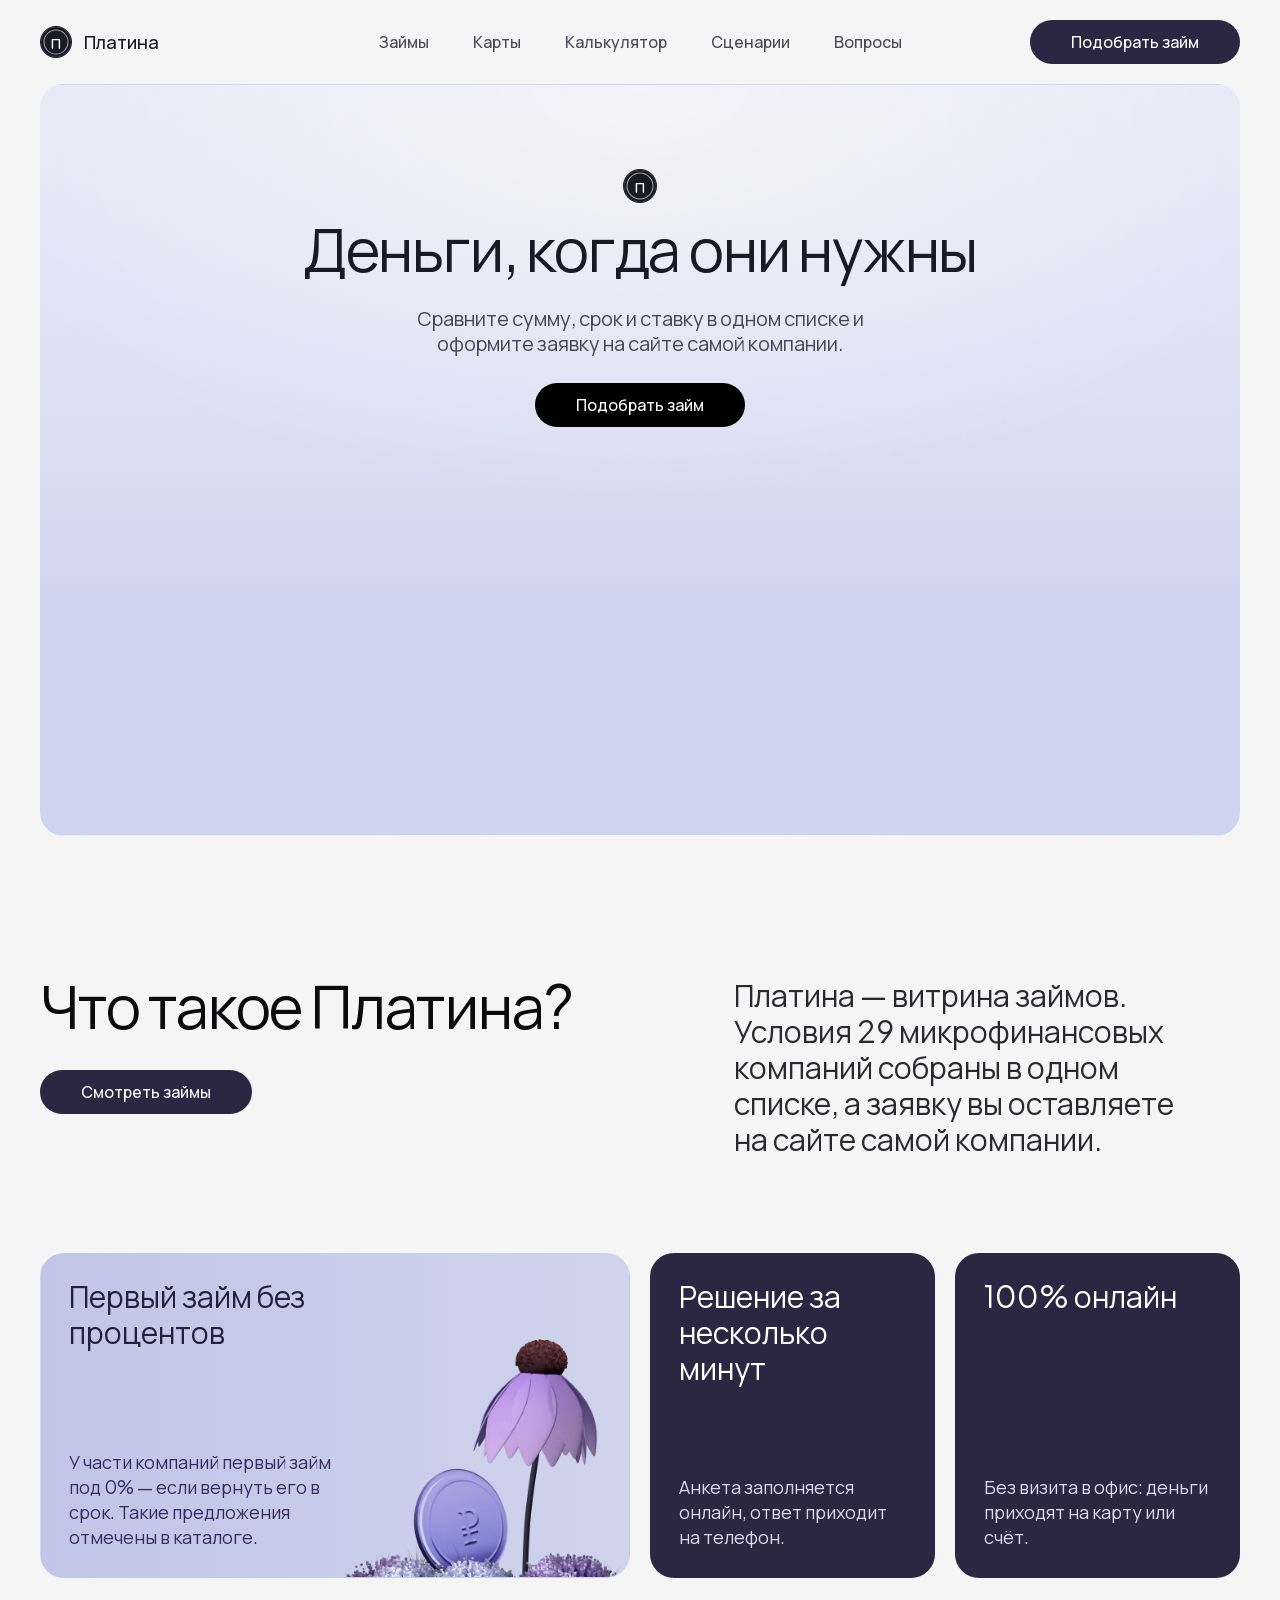
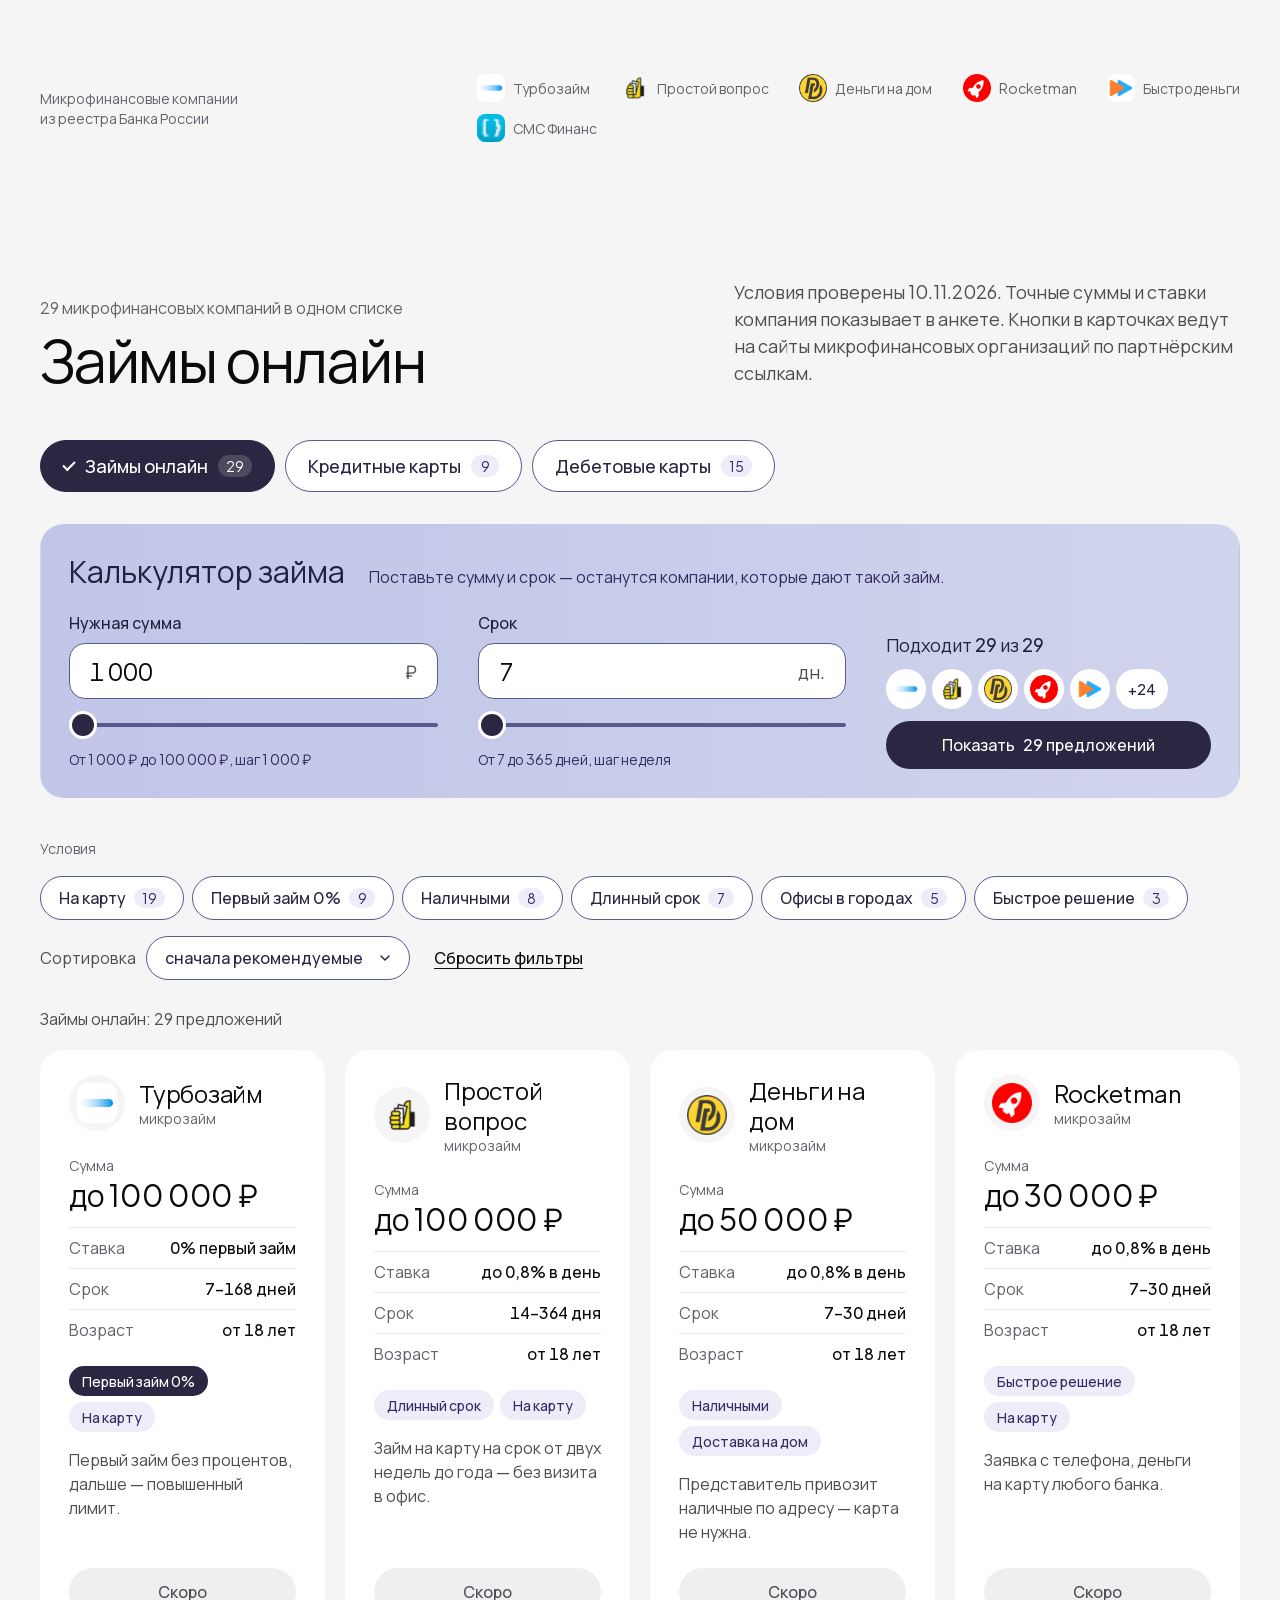
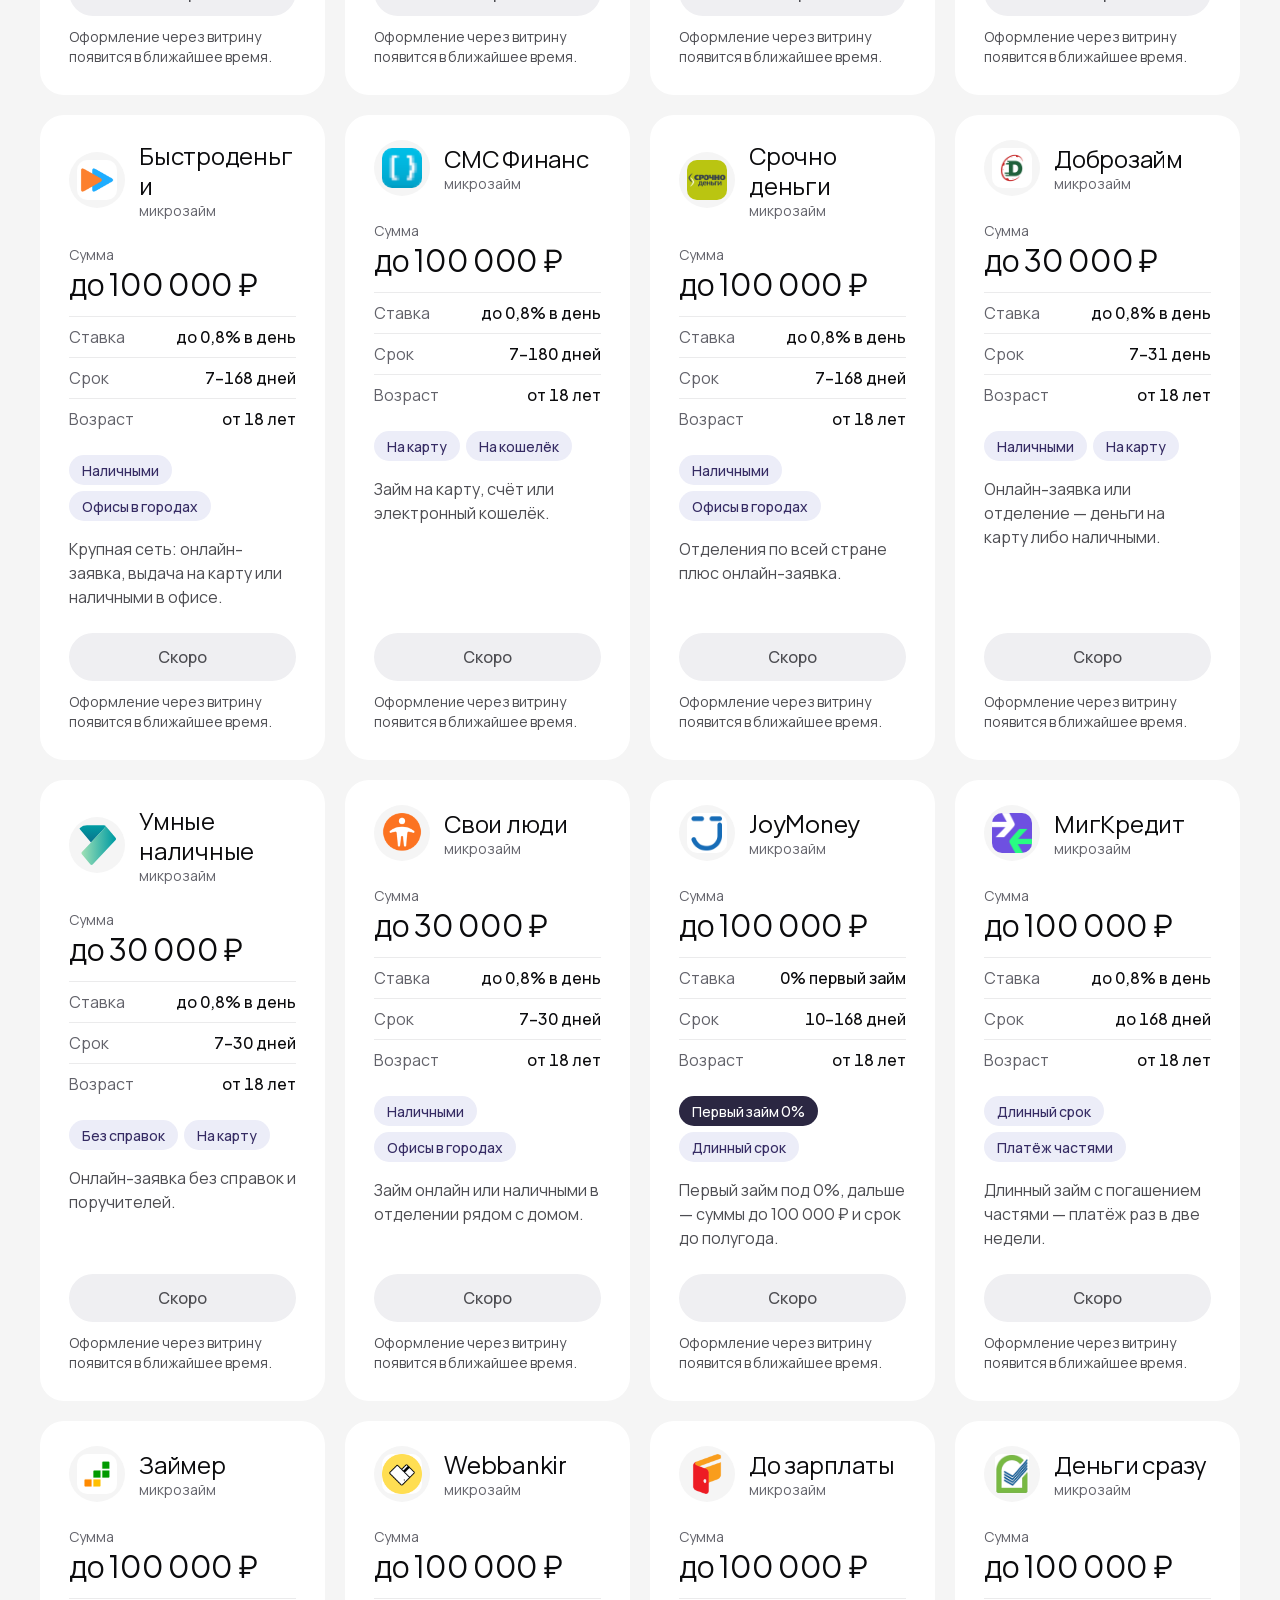
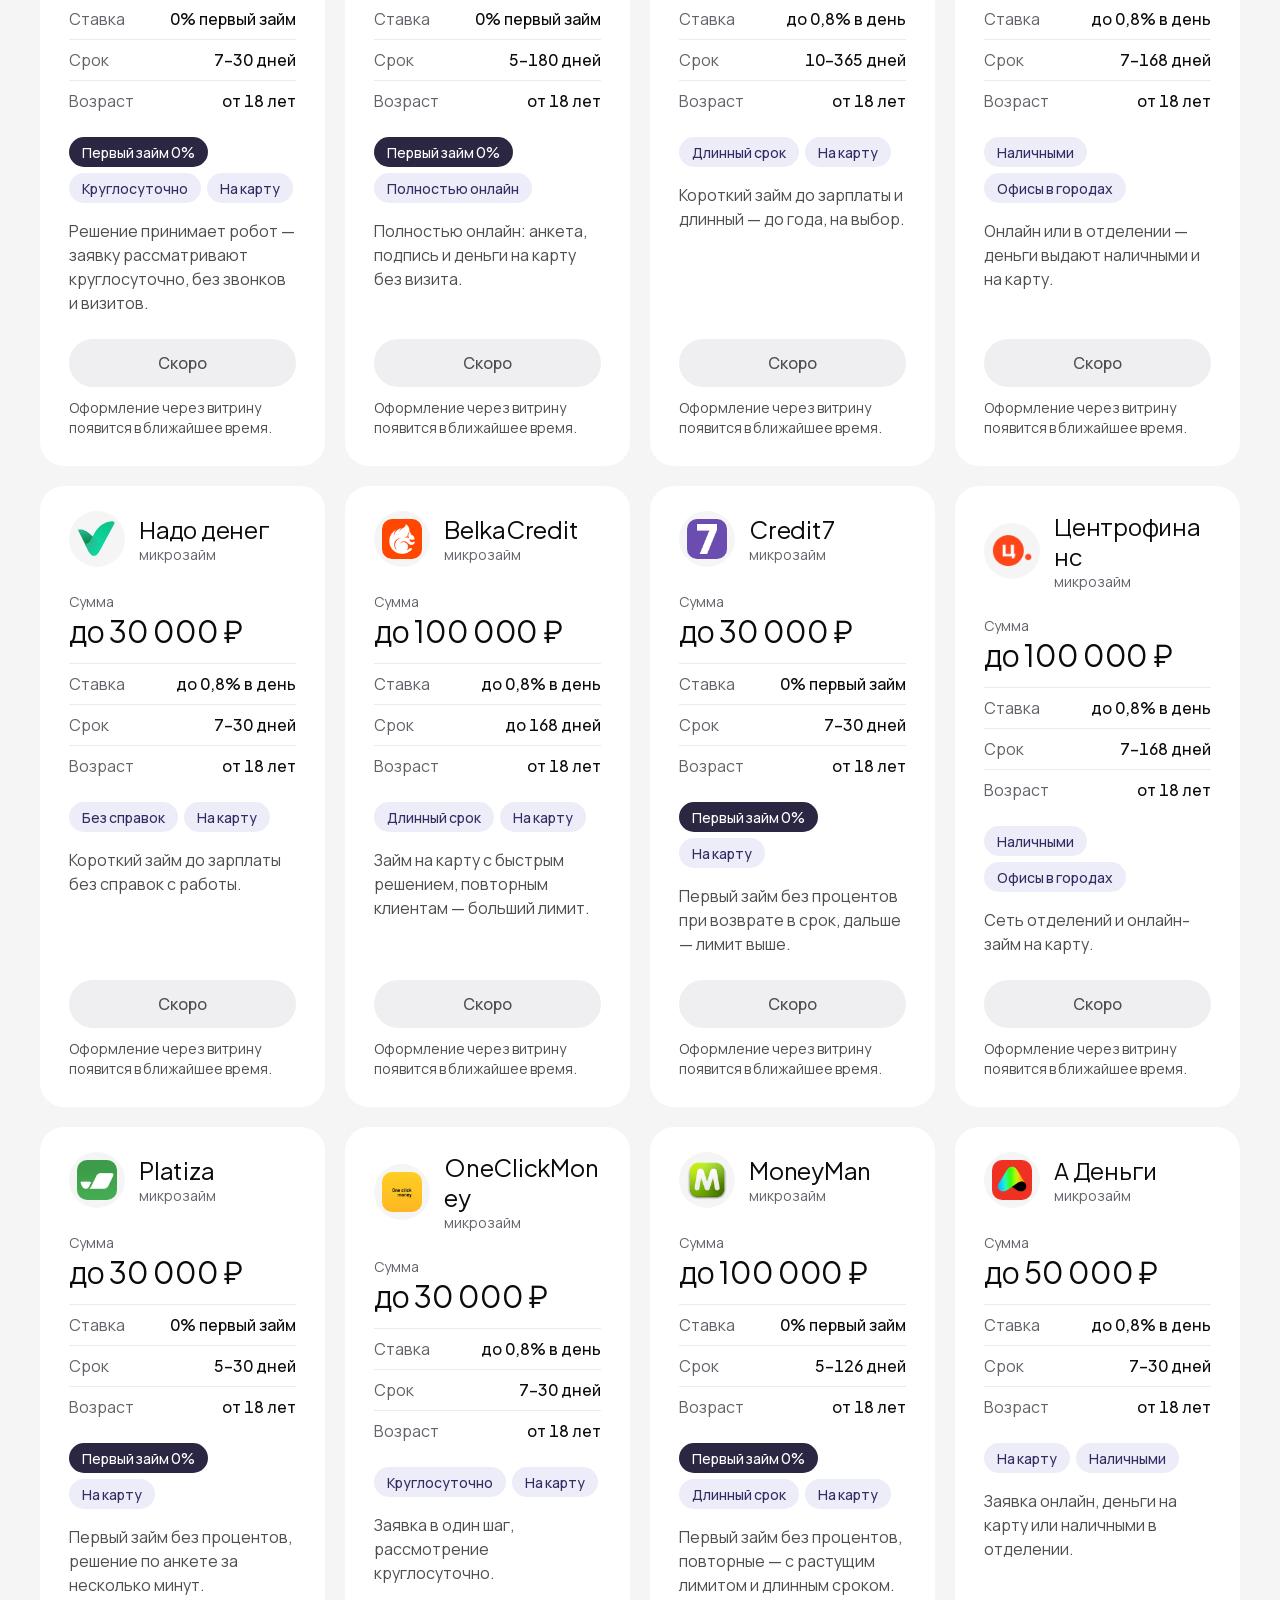
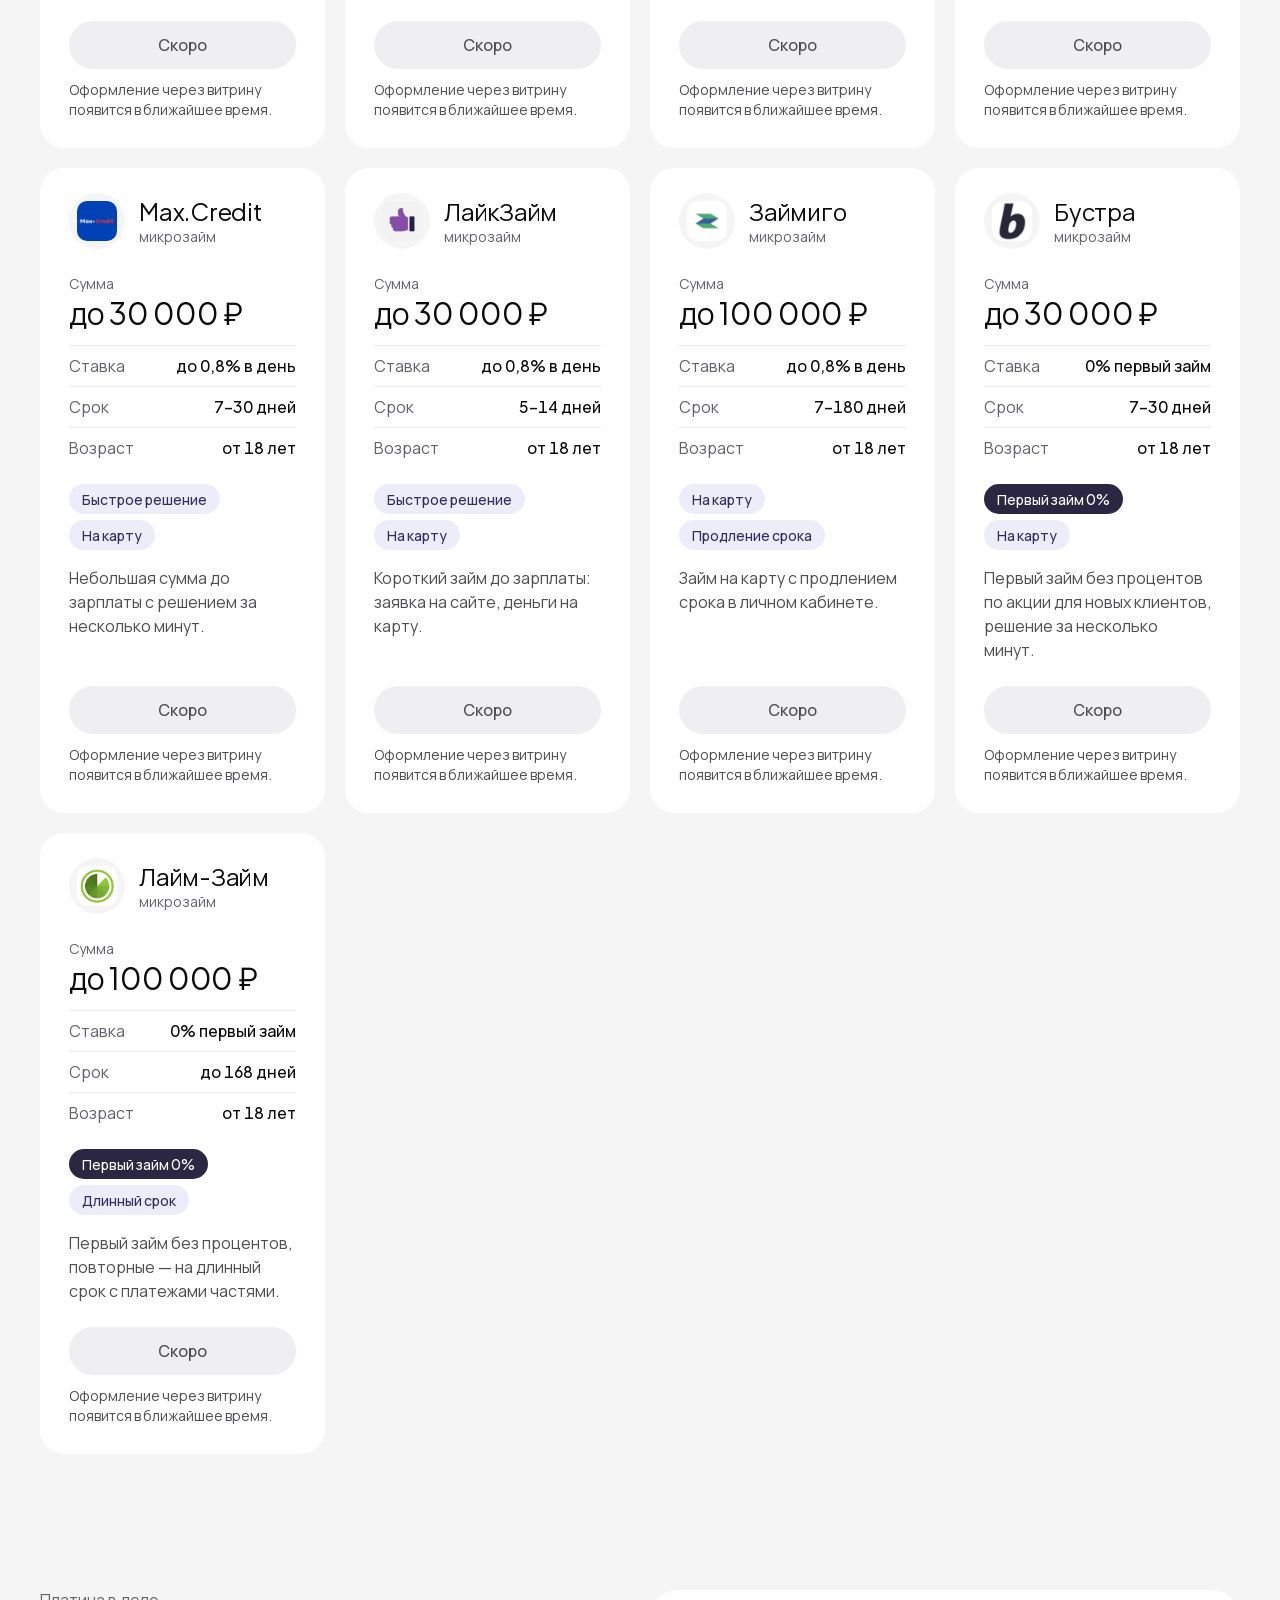
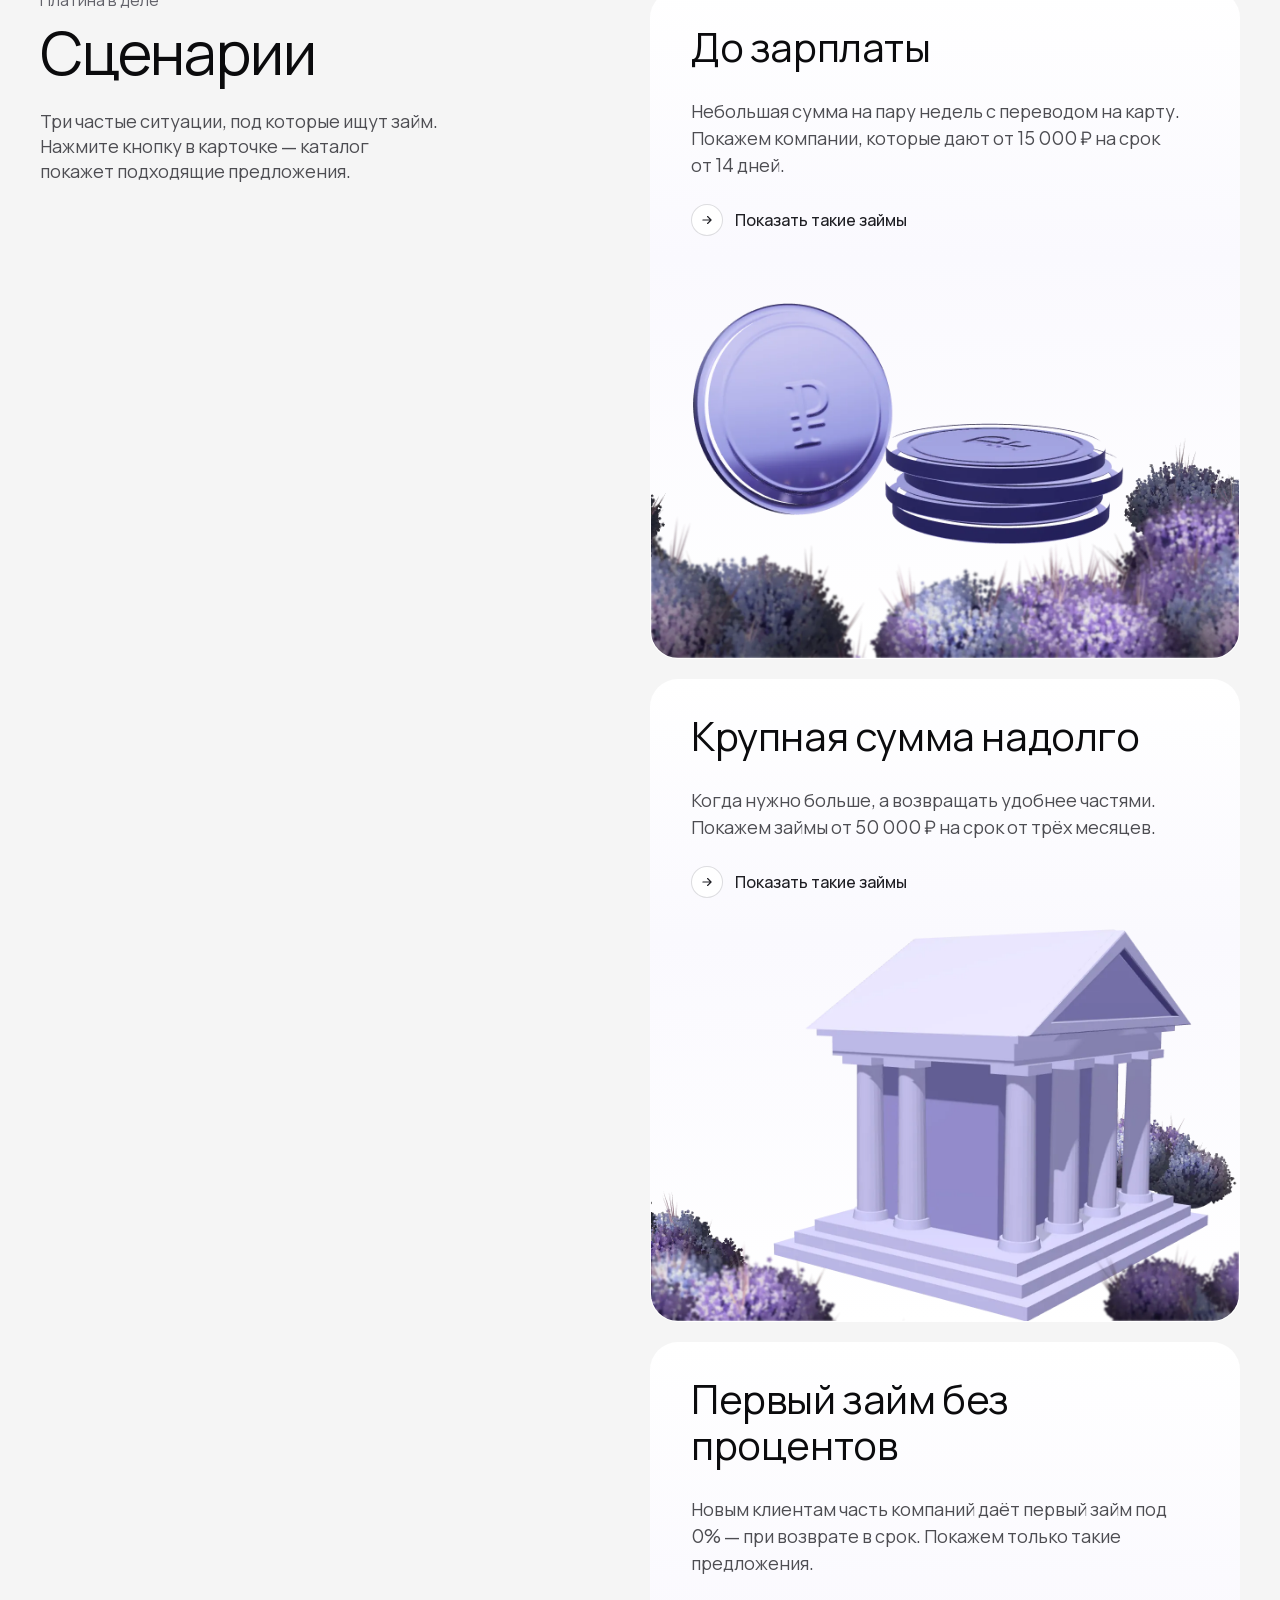
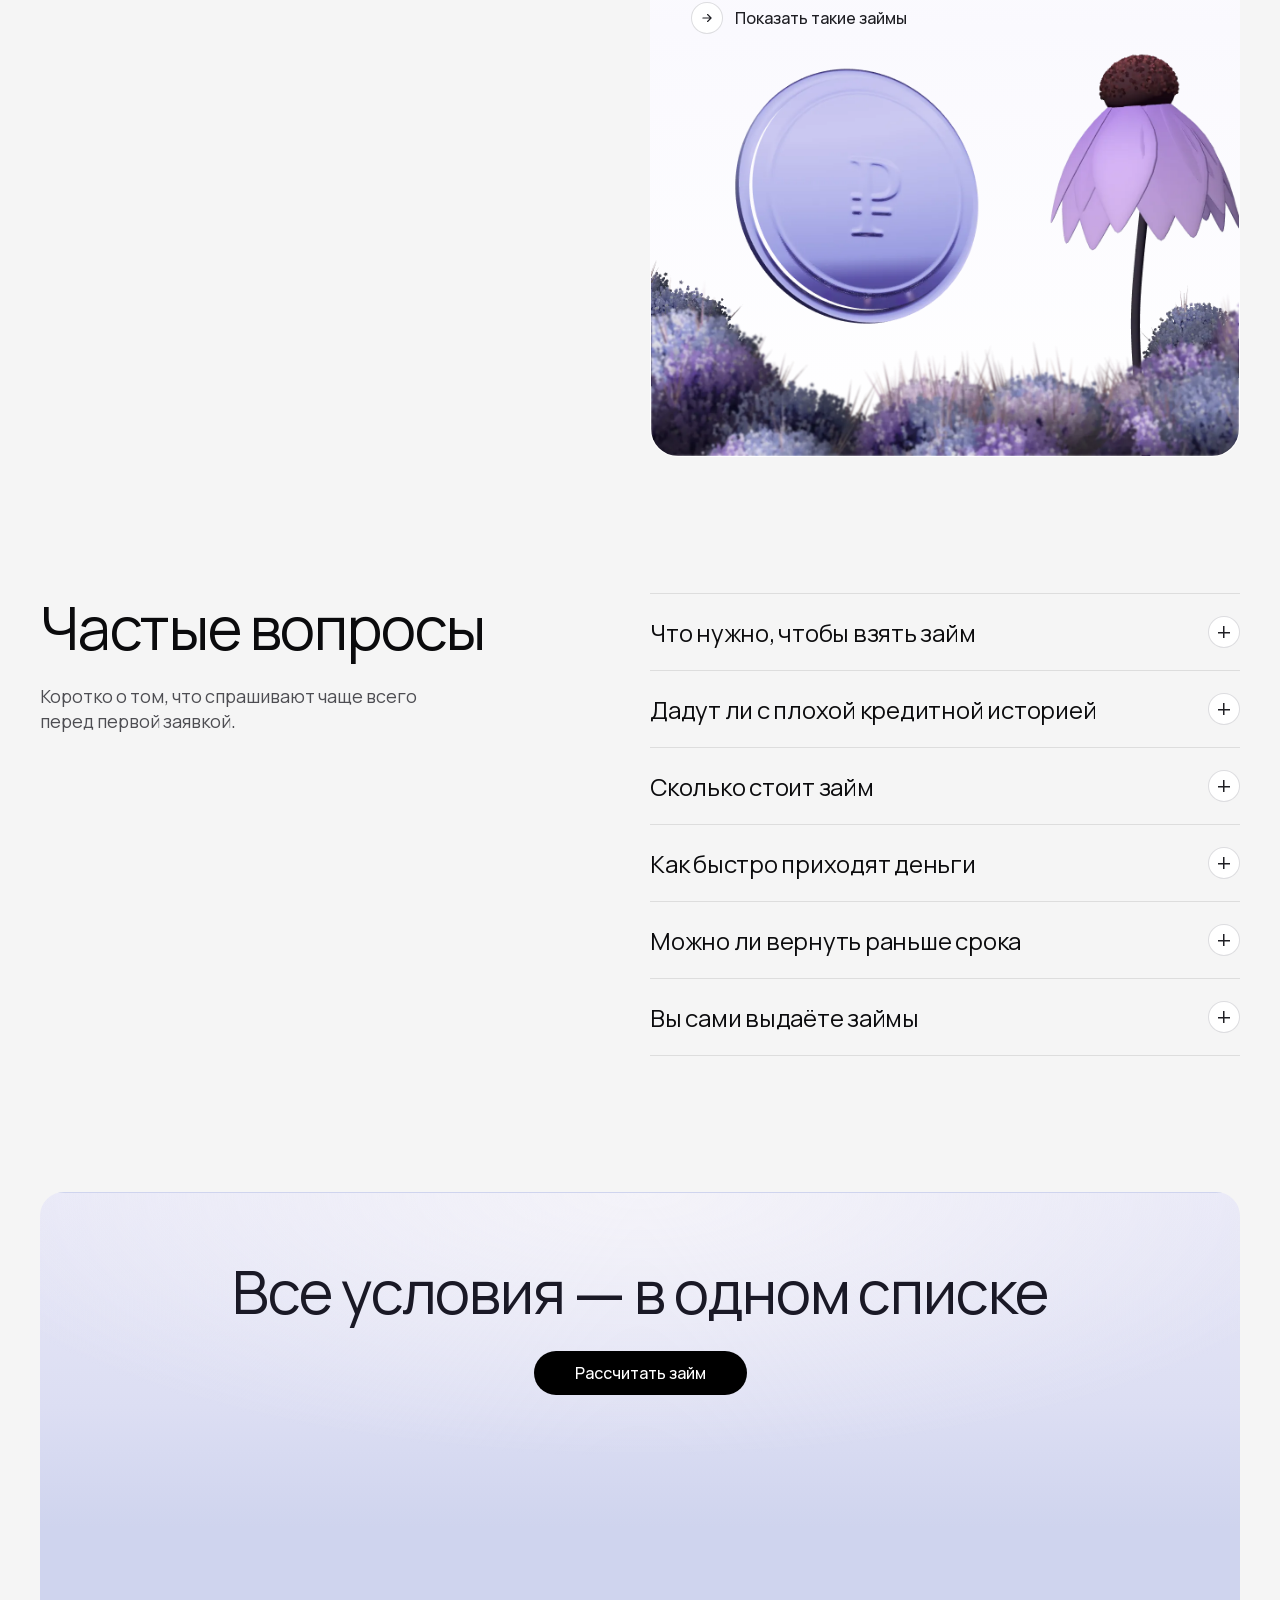
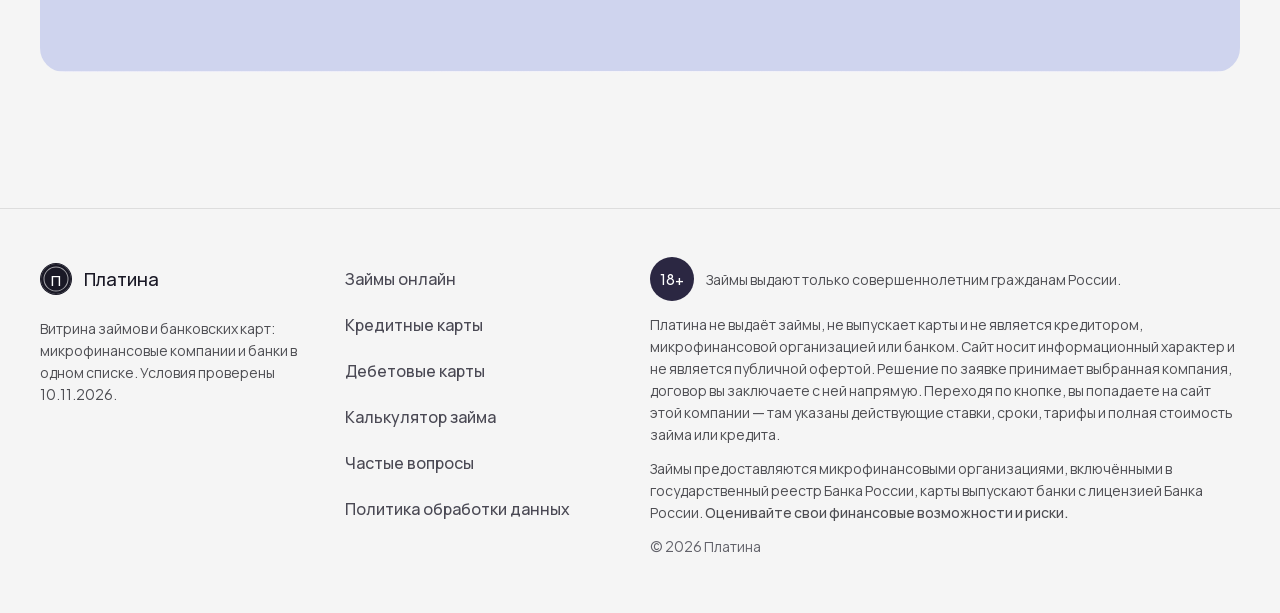
==== commit d553c3c5: "preview 2026-11-17" ====
--- a/index.html
+++ b/index.html
@@ -4,18 +4,18 @@
 <meta charset="utf-8">
 <meta name="robots" content="noindex, nofollow">
 <meta name="viewport" content="width=device-width, initial-scale=1">
-<title>Платина — займы онлайн: 29 МФО в одном списке</title>
-<meta name="description" content="Платина — витрина микрозаймов: 29 микрофинансовых компаний в одном списке, суммы до 100 000 ₽, первый займ под 0% у части МФО. Сравните условия и отправьте заявку на сайте компании.">
+<title>Платина — займы онлайн: 29 МФО и банковские карты в одном списке</title>
+<meta name="description" content="Платина — витрина микрозаймов и банковских карт: 29 микрофинансовых компаний, кредитные и дебетовые карты банков в одном списке, суммы до 100 000 ₽, первый займ под 0% у части МФО. Сравните условия и отправьте заявку на сайте компании.">
 <meta name="theme-color" content="#F5F5F5">
 <meta name="color-scheme" content="light">
 <link rel="icon" href="favicon.svg" type="image/svg+xml">
 <link rel="preload" href="fonts/plus-jakarta-sans-latin.woff2" as="font" type="font/woff2" crossorigin>
 <link rel="preload" href="fonts/manrope-400-cyrillic.woff2" as="font" type="font/woff2" crossorigin>
-<link rel="stylesheet" href="fonts/fonts.css?v=20261112060208">
-<link rel="stylesheet" href="css/style.css?v=20261112060208">
+<link rel="stylesheet" href="fonts/fonts.css?v=20261117185948">
+<link rel="stylesheet" href="css/style.css?v=20261117185948">
 <meta property="og:type" content="website">
 <meta property="og:title" content="Платина — займы на карту">
-<meta property="og:description" content="29 микрофинансовых компаний в одном списке: сравните сумму, срок и ставку и оформите заявку на сайте МФО.">
+<meta property="og:description" content="29 микрофинансовых компаний, кредитные и дебетовые карты банков в одном списке: сравните условия и оформите заявку на сайте компании.">
 <meta property="og:image" content="https://daviddavidso.github.io/platina/img/og.jpg">
 <meta name="twitter:card" content="summary_large_image">
 </head>
@@ -43,6 +43,7 @@
       </button>
       <ul class="nav__list" id="nav-list">
         <li><a href="#catalog">Займы</a></li>
+        <li><a href="#credit">Карты</a></li>
         <li><a href="#picker">Калькулятор</a></li>
         <li><a href="#cases">Сценарии</a></li>
         <li><a href="#faq">Вопросы</a></li>
@@ -123,8 +124,15 @@
           <p class="eyebrow" data-tagline>29 микрофинансовых компаний в одном списке</p>
           <h2 id="catalog-title" tabindex="-1">Займы онлайн</h2>
         </div>
-        <p class="sec-note">Условия проверены <span data-updated>10.11.2026</span>. Точные суммы и ставки компания показывает в анкете. Кнопки в карточках ведут на сайты микрофинансовых организаций по партнёрским ссылкам.</p>
-      </div>
+        <p class="sec-note">Условия проверены <span data-updated>10.11.2026</span>. <span id="catalog-note">Точные суммы и ставки компания показывает в анкете. Кнопки в карточках ведут на сайты микрофинансовых организаций по партнёрским ссылкам.</span></p>
+      </div>
+
+      <!-- Разделы каталога: займы, кредитные и дебетовые карты. Радиокнопки
+           рисует js/app.js по CATEGORIES из data.js (раздел без карточек не
+           показывается). Калькулятор и сортировка — только у займов. -->
+      <fieldset class="cattabs" id="cat-tabs" hidden>
+        <legend class="vh">Раздел каталога</legend>
+      </fieldset>
 
       <!-- Калькулятор: ползунки и парные поля, число подходящих компаний. -->
       <form class="picker" id="picker" tabindex="-1" novalidate aria-labelledby="picker-title" data-reveal>
@@ -196,7 +204,7 @@
       <ul class="cards" id="cards" role="list"></ul>
 
       <div class="empty" id="catalog-empty" hidden>
-        <p>Под такие условия ничего не нашлось. Уменьшите сумму или срок — либо сбросьте фильтры.</p>
+        <p id="catalog-empty-text">Под такие условия ничего не нашлось. Уменьшите сумму или срок — либо сбросьте фильтры.</p>
         <button class="btn" type="button" data-reset>Сбросить фильтры</button>
       </div>
     </div>
@@ -323,7 +331,7 @@
         <span class="coin" aria-hidden="true" data-brand-initial>П</span>
         <span class="brand__word" data-brand>Платина</span>
       </a>
-      <p>Витрина займов: микрофинансовые компании в одном списке. Условия проверены <span data-updated>10.11.2026</span>.</p>
+      <p>Витрина займов и банковских карт: микрофинансовые компании и банки в одном списке. Условия проверены <span data-updated>10.11.2026</span>.</p>
       <!-- Владелец и контакты: js/app.js рисует блок из SITE.owner / telegram / vk / whatsapp / email (правятся в панели). -->
       <div class="foot__owner" id="owner" hidden></div>
     </div>
@@ -331,6 +339,8 @@
     <nav class="foot__nav" aria-label="Ссылки в подвале">
       <ul role="list">
         <li><a href="#catalog">Займы онлайн</a></li>
+        <li><a href="#credit">Кредитные карты</a></li>
+        <li><a href="#debit">Дебетовые карты</a></li>
         <li><a href="#picker">Калькулятор займа</a></li>
         <li><a href="#faq">Частые вопросы</a></li>
         <li><a href="privacy.html">Политика обработки данных</a></li>
@@ -340,19 +350,19 @@
     <div class="foot__legal">
       <h2 class="vh">Правовая информация</h2>
       <p class="foot__age"><span class="foot__age-mark">18+</span> Займы выдают только совершеннолетним гражданам России.</p>
-      <p><span data-brand>Платина</span> не выдаёт займы и не является кредитором, микрофинансовой
+      <p><span data-brand>Платина</span> не выдаёт займы, не выпускает карты и не является кредитором, микрофинансовой
          организацией или банком. Сайт носит информационный характер и не является
          публичной офертой. Решение по заявке принимает выбранная компания, договор
          вы заключаете с ней напрямую. Переходя по кнопке, вы попадаете на сайт этой
-         компании — там указаны действующие ставки, сроки и полная стоимость займа.</p>
+         компании — там указаны действующие ставки, сроки, тарифы и полная стоимость займа или кредита.</p>
       <p>Займы предоставляются микрофинансовыми организациями, включёнными в
-         государственный реестр Банка России. <b>Оценивайте свои финансовые возможности и риски.</b></p>
+         государственный реестр Банка России, карты выпускают банки с лицензией Банка России. <b>Оценивайте свои финансовые возможности и риски.</b></p>
       <p class="foot__copy">© <span id="year">2026</span> <span data-brand>Платина</span></p>
     </div>
   </div>
 </footer>
 
 <script>if(typeof OFFERS==="undefined"){document.write('<script src="data.js?t='+Date.now()+'"><\/script>');}</script>
-<script src="js/app.js?v=20261112060208"></script>
+<script src="js/app.js?v=20261117185948"></script>
 </body>
 </html>
--- a/css/style.css
+++ b/css/style.css
@@ -186,6 +186,29 @@
 .picker__go { width: 100%; min-height: 48px; padding-inline: 20px; }
 
 /* ── фильтры ────────────────────────────────────────────────────────── */
+/* Разделы каталога — радиокнопки в виде таблеток, как плашки-фильтры:
+   выбранный — тёмная заливка плюс галочка (признак не только цветом;
+   в режиме высокой контрастности заливка пропадёт, галочка останется). */
+.cattabs { display: flex; flex-wrap: wrap; gap: 10px; min-width: 0; margin: 48px 0 0; padding: 0; border: 0; }
+.cattabs:not([hidden]) + .picker { margin-top: 32px; }
+.cattab { position: relative; display: inline-flex; }
+.cattab__input { position: absolute; inset: 0; width: 100%; height: 100%; margin: 0; opacity: 0; cursor: pointer; }
+.cattab__label { display: inline-flex; align-items: center; gap: 10px; min-height: 52px; padding: 0 22px; border: 1px solid var(--border); border-radius: 999px; background: #fff; color: var(--navy); font: 500 18px/24px var(--font); }
+.cattab__n { min-width: 28px; padding: 0 8px; border-radius: 999px; background: #ECEDF8; color: var(--on-lav-body); font: 400 14px/22px var(--font); text-align: center; }
+.cattab__input:hover + .cattab__label { border-color: var(--navy); text-decoration: underline; text-underline-offset: 5px; }
+.cattab__input:checked + .cattab__label { border-color: var(--navy); background: var(--navy); color: #fff; text-decoration: none; }
+.cattab__input:checked + .cattab__label::before { content: ""; width: 12px; height: 7px; margin: -3px 0 0; border-left: 2px solid currentColor; border-bottom: 2px solid currentColor; transform: rotate(-45deg); }
+.cattab__input:checked + .cattab__label .cattab__n { background: rgba(255, 255, 255, .16); color: #fff; }
+.cattab__input:focus-visible + .cattab__label { outline: 2px solid var(--ring); outline-offset: 2px; }
+@media (forced-colors: active) {
+  .cattab__input:checked + .cattab__label { border-width: 3px; }
+}
+@media (max-width: 599px) {
+  .cattabs { margin-top: 32px; gap: 8px; }
+  .cattab { flex: 1 1 auto; }
+  .cattab__label { width: 100%; justify-content: center; min-height: 48px; padding: 0 16px; font-size: 16px; line-height: 20px; }
+}
+
 .filters { display: flex; flex-wrap: wrap; align-items: flex-end; justify-content: space-between; gap: 16px 24px; margin-top: 40px; }
 .filters__chips { display: flex; flex-wrap: wrap; gap: 8px; min-width: 0; padding: 0; border: 0; }
 .filters__chips legend { float: left; width: 100%; margin-bottom: 10px; padding: 0; font: 400 14px/20px var(--font); color: var(--ink-muted); }
